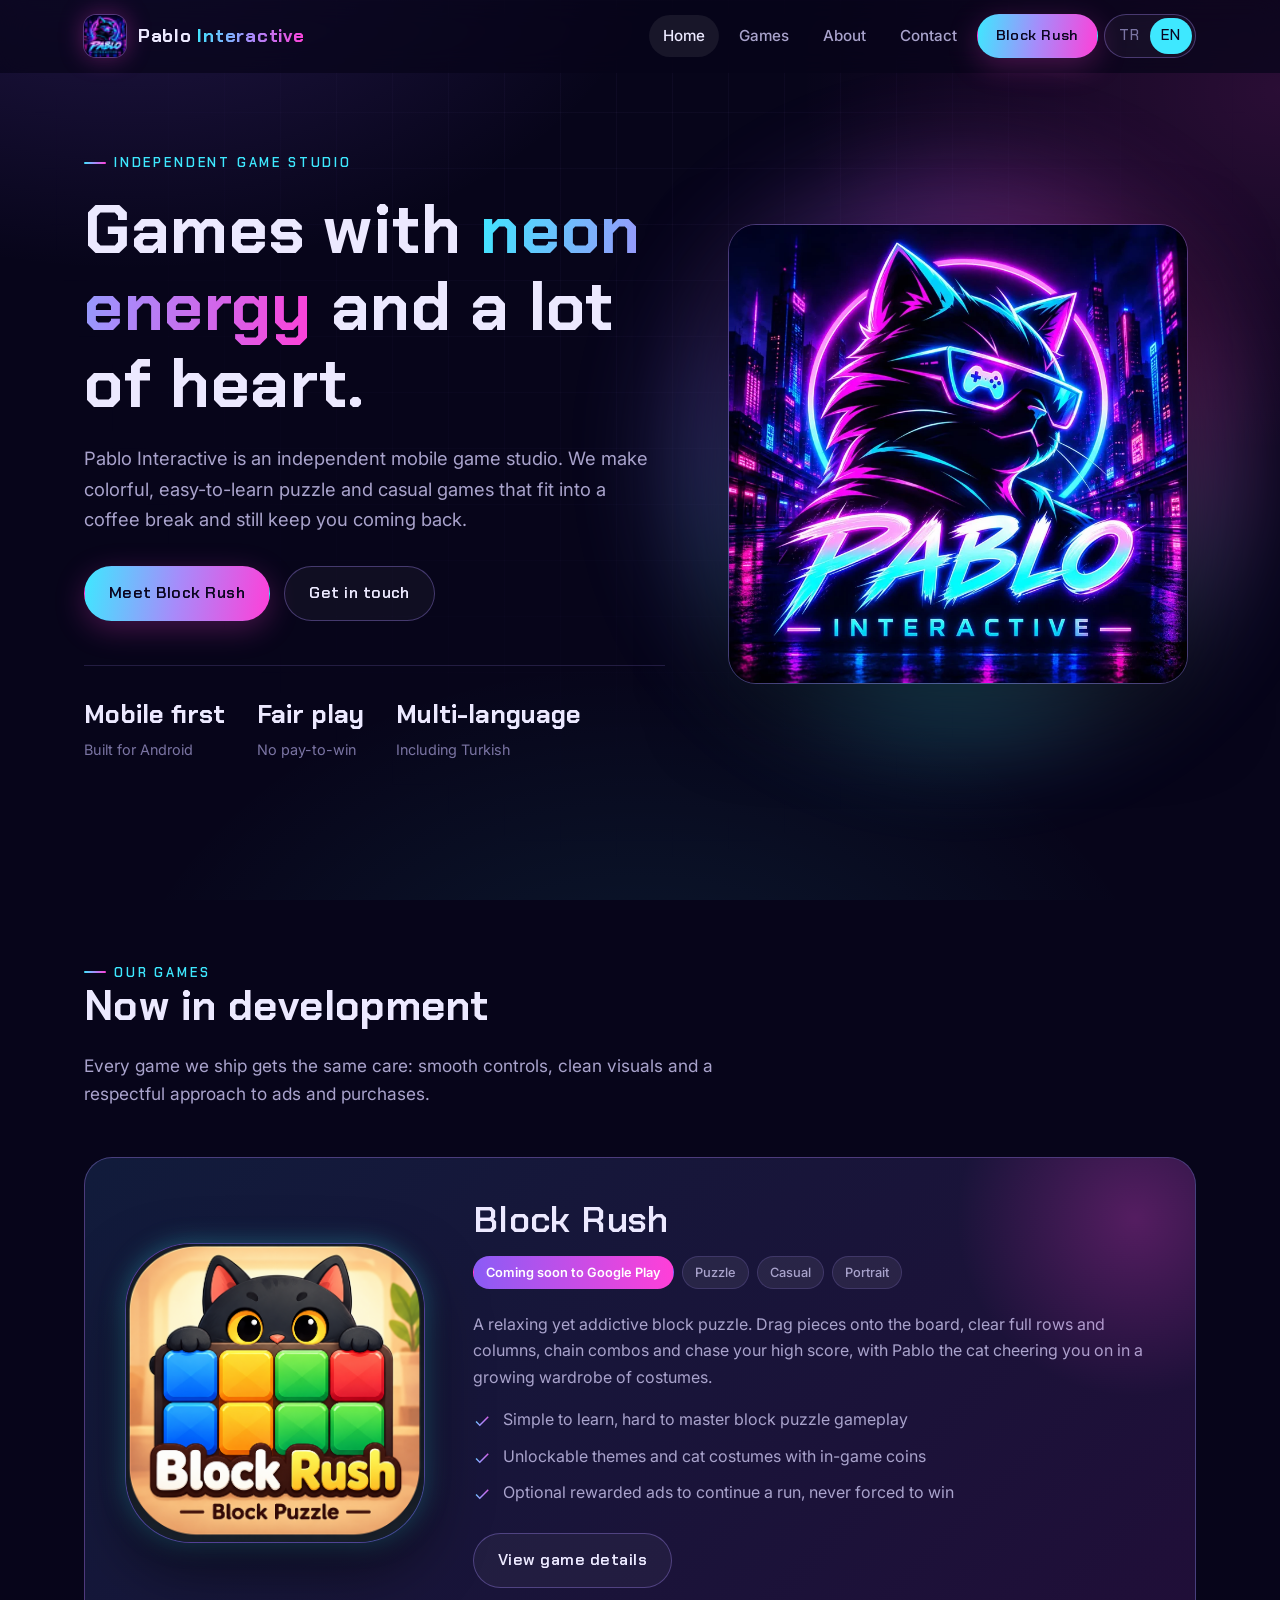
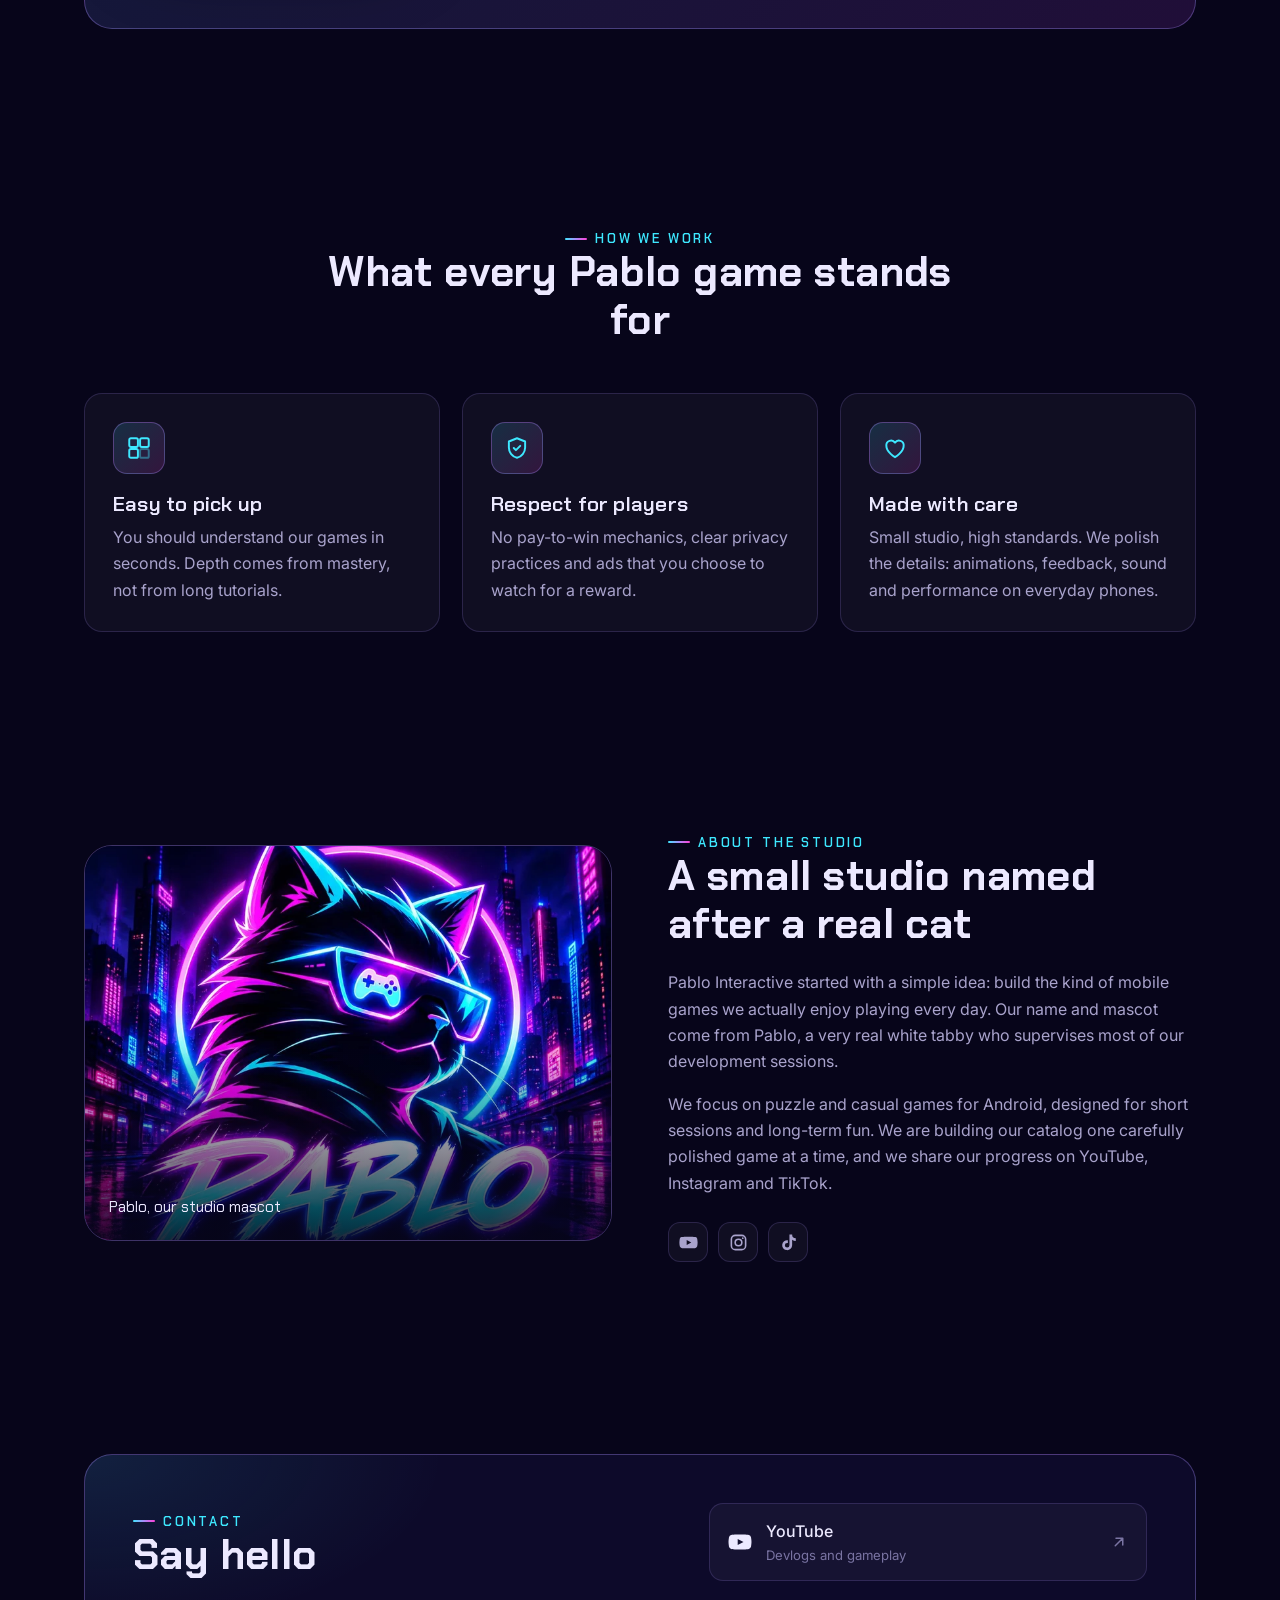
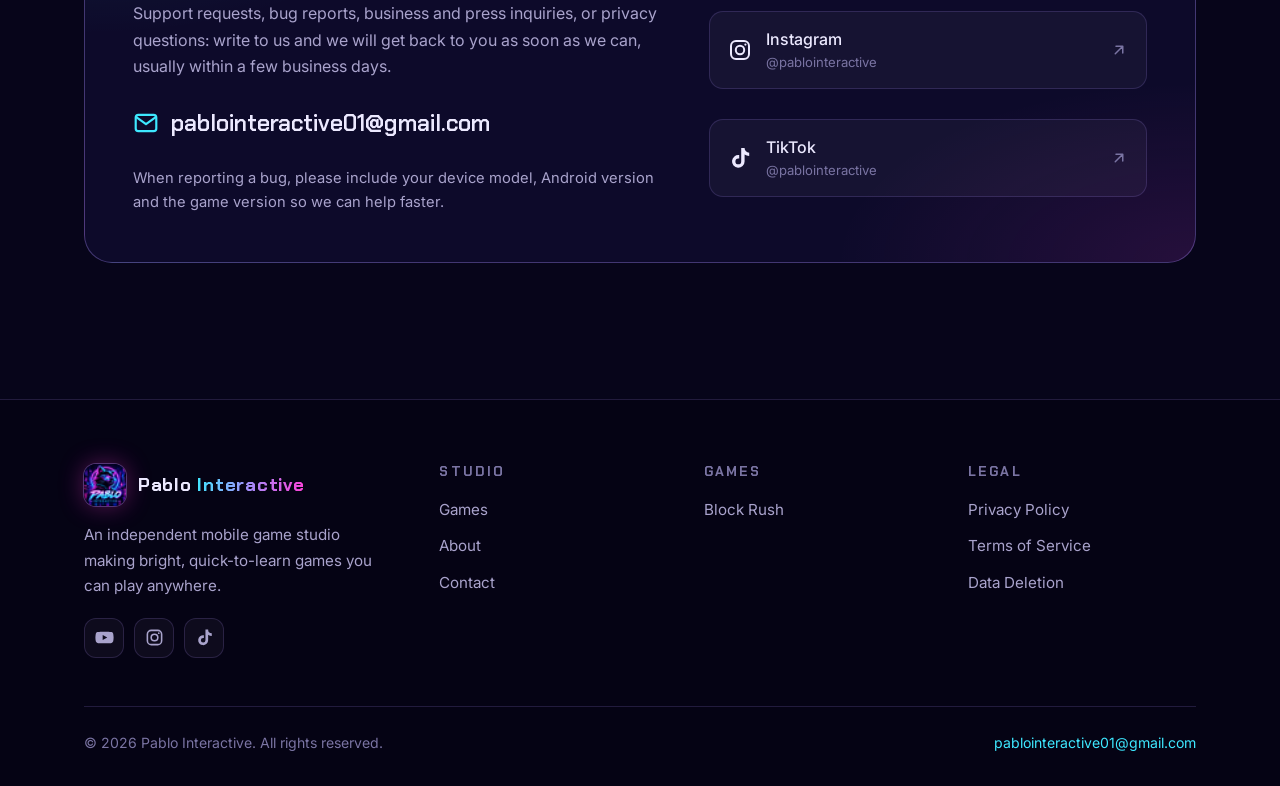
==== en/index.html @ a5789f78 "Add files via upload" ====
<!doctype html>
<html lang="en">
<head>
<meta charset="utf-8">
<meta name="viewport" content="width=device-width, initial-scale=1">
<title>Pablo Interactive | Independent Mobile Game Studio</title>
<meta name="description" content="Pablo Interactive is an independent mobile game studio making colorful, easy-to-learn puzzle and casual games for Android, including Block Rush.">
<meta name="author" content="Pablo Interactive">
<meta name="theme-color" content="#07051a">
<link rel="canonical" href="https://pablo-interactive.github.io/en/">
<link rel="alternate" hreflang="tr" href="https://pablo-interactive.github.io/">
<link rel="alternate" hreflang="en" href="https://pablo-interactive.github.io/en/">
<link rel="alternate" hreflang="x-default" href="https://pablo-interactive.github.io/">
<meta property="og:type" content="website">
<meta property="og:site_name" content="Pablo Interactive">
<meta property="og:locale" content="en_US">
<meta property="og:title" content="Pablo Interactive | Independent Mobile Game Studio">
<meta property="og:description" content="Pablo Interactive is an independent mobile game studio making colorful, easy-to-learn puzzle and casual games for Android, including Block Rush.">
<meta property="og:url" content="https://pablo-interactive.github.io/en/">
<meta property="og:image" content="https://pablo-interactive.github.io/img/og-image.jpg">
<meta name="twitter:card" content="summary_large_image">
<meta name="twitter:title" content="Pablo Interactive | Independent Mobile Game Studio">
<meta name="twitter:description" content="Pablo Interactive is an independent mobile game studio making colorful, easy-to-learn puzzle and casual games for Android, including Block Rush.">
<meta name="twitter:image" content="https://pablo-interactive.github.io/img/og-image.jpg">
<link rel="icon" type="image/png" sizes="32x32" href="../img/favicon-32.png">
<link rel="apple-touch-icon" href="../img/apple-touch-icon.png">
<link rel="manifest" href="../site.webmanifest">
<link rel="preconnect" href="https://fonts.googleapis.com">
<link rel="preconnect" href="https://fonts.gstatic.com" crossorigin>
<link href="https://fonts.googleapis.com/css2?family=Chakra+Petch:wght@500;600;700&family=Inter:wght@400;500;600&display=swap" rel="stylesheet">
<link rel="stylesheet" href="../css/style.css">
</head>
<body>
<a class="skip-link" href="#main">Skip to content</a>
<header class="site-header">
  <nav class="container nav" aria-label="Main">
    <a class="brand" href="index.html" aria-label="Pablo Interactive home">
      <img src="../img/favicon-32.png" srcset="../img/icon-192.png 2x" width="42" height="42" alt="">
      <span>Pablo <b>Interactive</b></span>
    </a>
    <button class="nav-toggle" type="button" aria-expanded="false" aria-controls="nav-links" aria-label="Open menu"><svg viewBox="0 0 24 24" fill="none" stroke="currentColor" stroke-width="2" stroke-linecap="round" aria-hidden="true"><path d="M4 7h16M4 12h16M4 17h16"/></svg></button>
    <ul class="nav-links" id="nav-links">
      <li><a href="index.html" aria-current="page">Home</a></li><li><a href="index.html#games">Games</a></li><li><a href="index.html#about">About</a></li><li><a href="index.html#contact">Contact</a></li><li><a class="btn btn-primary" href="block-rush.html">Block Rush</a></li><li><div class="lang-switch" role="group" aria-label="Language"><a href="../index.html" hreflang="tr" lang="tr">TR</a><a href="index.html" hreflang="en" lang="en" aria-current="true">EN</a></div></li>
    </ul>
  </nav>
</header>
<main id="main">
<section class="hero">
  <div class="container hero-grid">
    <div>
      <span class="eyebrow">Independent game studio</span>
      <h1>Games with <span class="gradient-text">neon energy</span> and a lot of heart.</h1>
      <p class="lead">Pablo Interactive is an independent mobile game studio. We make colorful, easy-to-learn puzzle and casual games that fit into a coffee break and still keep you coming back.</p>
      <div class="hero-actions">
        <a class="btn btn-primary" href="block-rush.html">Meet Block Rush</a>
        <a class="btn btn-ghost" href="#contact">Get in touch</a>
      </div>
      <div class="hero-stats">
        <div><strong>Mobile first</strong><span>Built for Android</span></div>
        <div><strong>Fair play</strong><span>No pay-to-win</span></div>
        <div><strong>Multi-language</strong><span>Including Turkish</span></div>
      </div>
    </div>
    <div class="hero-art">
      <picture>
        <source srcset="../img/logo.webp" type="image/webp">
        <img src="../img/logo.jpg" alt="Pablo Interactive logo: a neon cat wearing gaming glasses" width="800" height="800" fetchpriority="high">
      </picture>
    </div>
  </div>
</section>

<section id="games">
  <div class="container">
    <div class="section-head reveal">
      <span class="eyebrow">Our games</span>
      <h2>Now in development</h2>
      <p>Every game we ship gets the same care: smooth controls, clean visuals and a respectful approach to ads and purchases.</p>
    </div>
    <article class="game-feature reveal">
      <div class="game-icon">
  <div class="fallback" aria-hidden="true"><i></i><i></i><i></i><i></i><i></i><i></i><i></i><i></i><i></i></div>
  <img src="../img/block-rush-icon.png" alt="Block Rush app icon" width="512" height="512" loading="lazy">
</div>
      <div>
        <h3 style="font-size:clamp(1.7rem,3.4vw,2.3rem);margin:0">Block Rush</h3>
        <div class="tag-row">
          <span class="tag soon">Coming soon to Google Play</span>
          <span class="tag">Puzzle</span>
          <span class="tag">Casual</span>
          <span class="tag">Portrait</span>
        </div>
        <p class="muted">A relaxing yet addictive block puzzle. Drag pieces onto the board, clear full rows and columns, chain combos and chase your high score, with Pablo the cat cheering you on in a growing wardrobe of costumes.</p>
        <ul class="check-list">
          <li>Simple to learn, hard to master block puzzle gameplay</li>
          <li>Unlockable themes and cat costumes with in-game coins</li>
          <li>Optional rewarded ads to continue a run, never forced to win</li>
        </ul>
        <a class="btn btn-ghost" href="block-rush.html">View game details</a>
      </div>
    </article>
  </div>
</section>

<section>
  <div class="container">
    <div class="section-head center reveal">
      <span class="eyebrow">How we work</span>
      <h2>What every Pablo game stands for</h2>
    </div>
    <div class="grid-3">
      <div class="card reveal">
        <div class="icon-badge"><svg viewBox="0 0 24 24" fill="none" stroke="currentColor" stroke-width="1.8" stroke-linejoin="round" aria-hidden="true"><rect x="3" y="3" width="8" height="8" rx="1.5"/><rect x="13" y="3" width="8" height="8" rx="1.5"/><rect x="3" y="13" width="8" height="8" rx="1.5"/><rect x="13" y="13" width="8" height="8" rx="1.5" opacity=".4"/></svg></div>
        <h3>Easy to pick up</h3>
        <p>You should understand our games in seconds. Depth comes from mastery, not from long tutorials.</p>
      </div>
      <div class="card reveal">
        <div class="icon-badge"><svg viewBox="0 0 24 24" fill="none" stroke="currentColor" stroke-width="1.8" stroke-linecap="round" stroke-linejoin="round" aria-hidden="true"><path d="M12 3 4.5 6v5.5c0 4.6 3.2 8.4 7.5 9.5 4.3-1.1 7.5-4.9 7.5-9.5V6L12 3Z"/><path d="m9 12 2 2 4-4"/></svg></div>
        <h3>Respect for players</h3>
        <p>No pay-to-win mechanics, clear privacy practices and ads that you choose to watch for a reward.</p>
      </div>
      <div class="card reveal">
        <div class="icon-badge"><svg viewBox="0 0 24 24" fill="none" stroke="currentColor" stroke-width="1.8" stroke-linejoin="round" aria-hidden="true"><path d="M12 20.5s-8-4.6-8-10.6A4.4 4.4 0 0 1 12 7a4.4 4.4 0 0 1 8 2.9c0 6-8 10.6-8 10.6Z"/></svg></div>
        <h3>Made with care</h3>
        <p>Small studio, high standards. We polish the details: animations, feedback, sound and performance on everyday phones.</p>
      </div>
    </div>
  </div>
</section>

<section id="about">
  <div class="container about-grid">
    <figure class="about-visual reveal" style="margin:0">
      <picture>
        <source srcset="../img/logo.webp" type="image/webp">
        <img src="../img/logo.jpg" alt="" width="800" height="800" loading="lazy">
      </picture>
      <figcaption>Pablo, our studio mascot</figcaption>
    </figure>
    <div class="reveal">
      <span class="eyebrow">About the studio</span>
      <h2>A small studio named after a real cat</h2>
      <p class="muted">Pablo Interactive started with a simple idea: build the kind of mobile games we actually enjoy playing every day. Our name and mascot come from Pablo, a very real white tabby who supervises most of our development sessions.</p>
      <p class="muted">We focus on puzzle and casual games for Android, designed for short sessions and long-term fun. We are building our catalog one carefully polished game at a time, and we share our progress on YouTube, Instagram and TikTok.</p>
      <div style="margin-top:26px"><div class="social-icons">
  <a href="https://www.youtube.com/channel/UC-VvONWJP3U7k78azxqZC6A" target="_blank" rel="noopener" aria-label="Pablo Interactive on YouTube"><svg viewBox="0 0 24 24" fill="currentColor" aria-hidden="true"><path d="M23 7.2a3 3 0 0 0-2.1-2.1C19 4.6 12 4.6 12 4.6s-7 0-8.9.5A3 3 0 0 0 1 7.2 31 31 0 0 0 .5 12 31 31 0 0 0 1 16.8a3 3 0 0 0 2.1 2.1c1.9.5 8.9.5 8.9.5s7 0 8.9-.5a3 3 0 0 0 2.1-2.1 31 31 0 0 0 .5-4.8 31 31 0 0 0-.5-4.8ZM9.7 15.1V8.9l5.8 3.1-5.8 3.1Z"/></svg></a>
  <a href="https://www.instagram.com/pablointeractive" target="_blank" rel="noopener" aria-label="Pablo Interactive on Instagram"><svg viewBox="0 0 24 24" fill="none" stroke="currentColor" stroke-width="2" aria-hidden="true"><rect x="3" y="3" width="18" height="18" rx="5"/><circle cx="12" cy="12" r="4.2"/><circle cx="17.4" cy="6.6" r="1.1" fill="currentColor" stroke="none"/></svg></a>
  <a href="https://www.tiktok.com/@pablointeractive" target="_blank" rel="noopener" aria-label="Pablo Interactive on TikTok"><svg viewBox="0 0 24 24" fill="currentColor" aria-hidden="true"><path d="M16.6 2h-3.4v13.4a2.9 2.9 0 1 1-2.9-2.9c.3 0 .6 0 .9.1V9.1a6.3 6.3 0 1 0 5.4 6.3V8.6a8 8 0 0 0 4.6 1.5V6.7a4.6 4.6 0 0 1-4.6-4.7Z"/></svg></a>
</div></div>
    </div>
  </div>
</section>

<section id="contact">
  <div class="container">
    <div class="contact-panel reveal">
      <div>
        <span class="eyebrow">Contact</span>
        <h2>Say hello</h2>
        <p class="muted">Support requests, bug reports, business and press inquiries, or privacy questions: write to us and we will get back to you as soon as we can, usually within a few business days.</p>
        <a class="contact-email" href="mailto:pablointeractive01@gmail.com"><svg viewBox="0 0 24 24" fill="none" stroke="currentColor" stroke-width="2" stroke-linecap="round" stroke-linejoin="round" aria-hidden="true"><rect x="2.5" y="4.5" width="19" height="15" rx="2.5"/><path d="m3 6.5 9 6.5 9-6.5"/></svg>pablointeractive01@gmail.com</a>
        <p class="muted" style="font-size:.92rem;margin:0">When reporting a bug, please include your device model, Android version and the game version so we can help faster.</p>
      </div>
      <ul class="social-list">
        <li><a class="social-link" href="https://www.youtube.com/channel/UC-VvONWJP3U7k78azxqZC6A" target="_blank" rel="noopener"><svg viewBox="0 0 24 24" fill="currentColor" aria-hidden="true"><path d="M23 7.2a3 3 0 0 0-2.1-2.1C19 4.6 12 4.6 12 4.6s-7 0-8.9.5A3 3 0 0 0 1 7.2 31 31 0 0 0 .5 12 31 31 0 0 0 1 16.8a3 3 0 0 0 2.1 2.1c1.9.5 8.9.5 8.9.5s7 0 8.9-.5a3 3 0 0 0 2.1-2.1 31 31 0 0 0 .5-4.8 31 31 0 0 0-.5-4.8ZM9.7 15.1V8.9l5.8 3.1-5.8 3.1Z"/></svg><span>YouTube<small>Devlogs and gameplay</small></span><svg class="arrow" viewBox="0 0 24 24" fill="none" stroke="currentColor" stroke-width="2" stroke-linecap="round" stroke-linejoin="round" aria-hidden="true"><path d="M7 17 17 7M8 7h9v9"/></svg></a></li>
        <li><a class="social-link" href="https://www.instagram.com/pablointeractive" target="_blank" rel="noopener"><svg viewBox="0 0 24 24" fill="none" stroke="currentColor" stroke-width="2" aria-hidden="true"><rect x="3" y="3" width="18" height="18" rx="5"/><circle cx="12" cy="12" r="4.2"/><circle cx="17.4" cy="6.6" r="1.1" fill="currentColor" stroke="none"/></svg><span>Instagram<small>@pablointeractive</small></span><svg class="arrow" viewBox="0 0 24 24" fill="none" stroke="currentColor" stroke-width="2" stroke-linecap="round" stroke-linejoin="round" aria-hidden="true"><path d="M7 17 17 7M8 7h9v9"/></svg></a></li>
        <li><a class="social-link" href="https://www.tiktok.com/@pablointeractive" target="_blank" rel="noopener"><svg viewBox="0 0 24 24" fill="currentColor" aria-hidden="true"><path d="M16.6 2h-3.4v13.4a2.9 2.9 0 1 1-2.9-2.9c.3 0 .6 0 .9.1V9.1a6.3 6.3 0 1 0 5.4 6.3V8.6a8 8 0 0 0 4.6 1.5V6.7a4.6 4.6 0 0 1-4.6-4.7Z"/></svg><span>TikTok<small>@pablointeractive</small></span><svg class="arrow" viewBox="0 0 24 24" fill="none" stroke="currentColor" stroke-width="2" stroke-linecap="round" stroke-linejoin="round" aria-hidden="true"><path d="M7 17 17 7M8 7h9v9"/></svg></a></li>
      </ul>
    </div>
  </div>
</section>
</main>
<footer class="site-footer">
  <div class="container">
    <div class="footer-grid">
      <div class="footer-brand">
        <a class="brand" href="index.html">
          <img src="../img/favicon-32.png" srcset="../img/icon-192.png 2x" width="42" height="42" alt="">
          <span>Pablo <b>Interactive</b></span>
        </a>
        <p>An independent mobile game studio making bright, quick-to-learn games you can play anywhere.</p>
        <div class="social-icons">
  <a href="https://www.youtube.com/channel/UC-VvONWJP3U7k78azxqZC6A" target="_blank" rel="noopener" aria-label="Pablo Interactive on YouTube"><svg viewBox="0 0 24 24" fill="currentColor" aria-hidden="true"><path d="M23 7.2a3 3 0 0 0-2.1-2.1C19 4.6 12 4.6 12 4.6s-7 0-8.9.5A3 3 0 0 0 1 7.2 31 31 0 0 0 .5 12 31 31 0 0 0 1 16.8a3 3 0 0 0 2.1 2.1c1.9.5 8.9.5 8.9.5s7 0 8.9-.5a3 3 0 0 0 2.1-2.1 31 31 0 0 0 .5-4.8 31 31 0 0 0-.5-4.8ZM9.7 15.1V8.9l5.8 3.1-5.8 3.1Z"/></svg></a>
  <a href="https://www.instagram.com/pablointeractive" target="_blank" rel="noopener" aria-label="Pablo Interactive on Instagram"><svg viewBox="0 0 24 24" fill="none" stroke="currentColor" stroke-width="2" aria-hidden="true"><rect x="3" y="3" width="18" height="18" rx="5"/><circle cx="12" cy="12" r="4.2"/><circle cx="17.4" cy="6.6" r="1.1" fill="currentColor" stroke="none"/></svg></a>
  <a href="https://www.tiktok.com/@pablointeractive" target="_blank" rel="noopener" aria-label="Pablo Interactive on TikTok"><svg viewBox="0 0 24 24" fill="currentColor" aria-hidden="true"><path d="M16.6 2h-3.4v13.4a2.9 2.9 0 1 1-2.9-2.9c.3 0 .6 0 .9.1V9.1a6.3 6.3 0 1 0 5.4 6.3V8.6a8 8 0 0 0 4.6 1.5V6.7a4.6 4.6 0 0 1-4.6-4.7Z"/></svg></a>
</div>
      </div>
      <div>
        <h4>Studio</h4>
        <ul>
          <li><a href="index.html#games">Games</a></li>
          <li><a href="index.html#about">About</a></li>
          <li><a href="index.html#contact">Contact</a></li>
        </ul>
      </div>
      <div>
        <h4>Games</h4>
        <ul>
          <li><a href="block-rush.html">Block Rush</a></li>
        </ul>
      </div>
      <div>
        <h4>Legal</h4>
        <ul>
          <li><a href="privacy-policy.html">Privacy Policy</a></li>
          <li><a href="terms.html">Terms of Service</a></li>
          <li><a href="data-deletion.html">Data Deletion</a></li>
        </ul>
      </div>
    </div>
    <div class="footer-bottom">
      <span>&copy; <span data-year>2026</span> Pablo Interactive. All rights reserved.</span>
      <a href="mailto:pablointeractive01@gmail.com">pablointeractive01@gmail.com</a>
    </div>
  </div>
</footer>
<script src="../js/main.js" defer></script>
</body>
</html>
---- css/style.css ----
/* ==========================================================================
   Pablo Interactive — main stylesheet
   ========================================================================== */

:root {
  --bg: #07051a;
  --bg-2: #0d0a2a;
  --surface: rgba(255, 255, 255, 0.04);
  --surface-2: rgba(255, 255, 255, 0.07);
  --border: rgba(167, 139, 250, 0.18);
  --border-strong: rgba(167, 139, 250, 0.35);
  --text: #ece9ff;
  --text-muted: #a9a3cc;
  --text-dim: #7a74a3;
  --cyan: #3ee8ff;
  --magenta: #ff3fd8;
  --violet: #8b5cf6;
  --grad: linear-gradient(100deg, var(--cyan) 0%, #a78bfa 50%, var(--magenta) 100%);
  --glow-cyan: 0 0 24px rgba(62, 232, 255, 0.35);
  --glow-magenta: 0 0 24px rgba(255, 63, 216, 0.35);
  --radius: 18px;
  --radius-sm: 10px;
  --max: 1160px;
  --font-display: "Chakra Petch", "Segoe UI", system-ui, sans-serif;
  --font-body: "Inter", "Segoe UI", system-ui, -apple-system, sans-serif;
}

*,
*::before,
*::after { box-sizing: border-box; }

html { scroll-behavior: smooth; -webkit-text-size-adjust: 100%; }

body {
  margin: 0;
  background: var(--bg);
  color: var(--text);
  font-family: var(--font-body);
  font-size: 16px;
  line-height: 1.65;
  -webkit-font-smoothing: antialiased;
  overflow-x: hidden;
}
html { overflow-x: hidden; }
@supports (overflow: clip) { html, body { overflow-x: clip; } }
.hero, #about { overflow-x: clip; }

/* Ambient background */
body::before {
  content: "";
  position: fixed;
  inset: 0;
  z-index: -2;
  background:
    radial-gradient(900px 600px at 10% -10%, rgba(139, 92, 246, 0.22), transparent 60%),
    radial-gradient(800px 600px at 100% 10%, rgba(255, 63, 216, 0.14), transparent 60%),
    radial-gradient(900px 700px at 50% 120%, rgba(62, 232, 255, 0.10), transparent 60%),
    var(--bg);
}
body::after {
  content: "";
  position: fixed;
  inset: 0;
  z-index: -1;
  pointer-events: none;
  background-image:
    linear-gradient(rgba(167, 139, 250, 0.05) 1px, transparent 1px),
    linear-gradient(90deg, rgba(167, 139, 250, 0.05) 1px, transparent 1px);
  background-size: 56px 56px;
  mask-image: radial-gradient(ellipse at 50% 0%, #000 0%, transparent 70%);
  -webkit-mask-image: radial-gradient(ellipse at 50% 0%, #000 0%, transparent 70%);
}

img { max-width: 100%; height: auto; display: block; }
a { color: var(--cyan); text-decoration: none; transition: color .2s; }
a:hover { color: #fff; }
::selection { background: var(--magenta); color: #fff; }

:focus-visible {
  outline: 2px solid var(--cyan);
  outline-offset: 3px;
  border-radius: 6px;
}

.container {
  width: 100%;
  max-width: var(--max);
  margin: 0 auto;
  padding: 0 24px;
}

.skip-link {
  position: absolute;
  left: 16px;
  top: -60px;
  z-index: 100;
  padding: 10px 16px;
  background: var(--cyan);
  color: #000;
  border-radius: 8px;
  font-weight: 600;
}
.skip-link:focus { top: 12px; color: #000; }

/* ---------------- Header ---------------- */
.site-header {
  position: sticky;
  top: 0;
  z-index: 50;
  backdrop-filter: blur(14px);
  -webkit-backdrop-filter: blur(14px);
  background: rgba(7, 5, 26, 0.72);
  border-bottom: 1px solid transparent;
  transition: border-color .3s, background .3s;
}
.site-header.scrolled { border-bottom-color: var(--border); background: rgba(7, 5, 26, 0.88); }

.nav {
  display: flex;
  align-items: center;
  justify-content: space-between;
  height: 72px;
  gap: 16px;
}

.brand {
  display: flex;
  align-items: center;
  gap: 12px;
  color: var(--text);
  font-family: var(--font-display);
  font-weight: 700;
  font-size: 1.15rem;
  letter-spacing: .04em;
}
.brand:hover { color: var(--text); }
.brand img {
  width: 42px;
  height: 42px;
  border-radius: 12px;
  box-shadow: 0 0 0 1px var(--border-strong), var(--glow-magenta);
}
.brand span b { font-weight: 700; background: var(--grad); -webkit-background-clip: text; background-clip: text; color: transparent; }

.nav-links {
  display: flex;
  align-items: center;
  gap: 6px;
  list-style: none;
  margin: 0;
  padding: 0;
}
.nav-links a {
  display: block;
  padding: 8px 14px;
  border-radius: 999px;
  color: var(--text-muted);
  font-weight: 500;
  font-size: .95rem;
}
.nav-links a:hover,
.nav-links a[aria-current="page"] { color: var(--text); background: var(--surface-2); }

.nav-toggle {
  display: none;
  width: 44px;
  height: 44px;
  border: 1px solid var(--border);
  border-radius: 12px;
  background: var(--surface);
  color: var(--text);
  cursor: pointer;
  align-items: center;
  justify-content: center;
}
.nav-toggle svg { width: 22px; height: 22px; }

@media (max-width: 820px) {
  .nav-toggle { display: inline-flex; }
  .nav-links {
    position: absolute;
    top: 72px;
    left: 0;
    right: 0;
    flex-direction: column;
    align-items: stretch;
    gap: 2px;
    padding: 12px 16px 20px;
    background: #07051a;
    border-bottom: 1px solid var(--border);
    display: none;
  }
  .nav-links.open { display: flex; }
  .nav-links a { padding: 12px 16px; border-radius: 12px; }
  .nav-links .btn { margin-top: 8px; justify-content: center; }
}

/* ---------------- Buttons ---------------- */
.btn {
  display: inline-flex;
  align-items: center;
  gap: 10px;
  padding: 13px 24px;
  border-radius: 999px;
  font-family: var(--font-display);
  font-weight: 600;
  font-size: 1rem;
  letter-spacing: .03em;
  border: 1px solid transparent;
  cursor: pointer;
  transition: transform .2s, box-shadow .2s, background .2s, color .2s;
  white-space: nowrap;
}
.btn svg { width: 18px; height: 18px; flex: none; }
.btn-primary {
  background: var(--grad);
  color: #0b0620;
  box-shadow: 0 8px 30px rgba(255, 63, 216, 0.25);
}
.btn-primary:hover { color: #0b0620; transform: translateY(-2px); box-shadow: 0 12px 38px rgba(62, 232, 255, 0.35); }
.btn-ghost {
  background: var(--surface);
  color: var(--text);
  border-color: var(--border-strong);
}
.btn-ghost:hover { color: #fff; background: var(--surface-2); border-color: var(--cyan); }
.nav-links a.btn-primary { padding: 9px 18px; font-size: .9rem; color: #0b0620; font-weight: 600; }
.nav-links a.btn-primary:hover { background: var(--grad); color: #0b0620; }

/* ---------------- Typography helpers ---------------- */
.eyebrow {
  display: inline-flex;
  align-items: center;
  gap: 8px;
  font-family: var(--font-display);
  font-size: .8rem;
  font-weight: 600;
  letter-spacing: .22em;
  text-transform: uppercase;
  color: var(--cyan);
}
.eyebrow::before {
  content: "";
  width: 22px;
  height: 2px;
  background: var(--grad);
  border-radius: 2px;
}
h1, h2, h3, h4 {
  font-family: var(--font-display);
  line-height: 1.15;
  margin: 0 0 .5em;
  letter-spacing: .01em;
}
h1 { font-size: clamp(2.3rem, 5.6vw, 4.2rem); font-weight: 700; }
h2 { font-size: clamp(1.8rem, 3.6vw, 2.6rem); font-weight: 700; }
h3 { font-size: 1.3rem; font-weight: 600; }
p { margin: 0 0 1em; }
.gradient-text { background: var(--grad); -webkit-background-clip: text; background-clip: text; color: transparent; }
.lead { font-size: 1.15rem; color: var(--text-muted); max-width: 620px; }
.muted { color: var(--text-muted); }

section { padding: 96px 0; }
.section-head { max-width: 680px; margin-bottom: 48px; }
.section-head.center { margin-left: auto; margin-right: auto; text-align: center; }
.section-head.center .eyebrow { justify-content: center; }
.section-head p { color: var(--text-muted); font-size: 1.08rem; }

/* ---------------- Hero ---------------- */
.hero { padding: 72px 0 96px; position: relative; }
.hero-grid {
  display: grid;
  grid-template-columns: 1.1fr 0.9fr;
  align-items: center;
  gap: 56px;
}
.hero h1 { margin: 18px 0 20px; }
.hero-actions { display: flex; flex-wrap: wrap; gap: 14px; margin-top: 32px; }
.hero-art { position: relative; justify-self: center; width: 100%; max-width: 460px; }
.hero-art::before {
  content: "";
  position: absolute;
  inset: -8%;
  border-radius: 50%;
  background: conic-gradient(from 180deg, var(--cyan), var(--violet), var(--magenta), var(--cyan));
  filter: blur(60px);
  opacity: .45;
  z-index: -1;
  animation: spin 18s linear infinite;
}
.hero-art img {
  width: 100%;
  aspect-ratio: 1;
  object-fit: cover;
  border-radius: 28px;
  border: 1px solid var(--border-strong);
  box-shadow: 0 30px 80px rgba(0, 0, 0, 0.55);
  animation: float 7s ease-in-out infinite;
}
.hero-stats {
  display: flex;
  flex-wrap: wrap;
  gap: 32px;
  margin-top: 44px;
  padding-top: 28px;
  border-top: 1px solid var(--border);
}
.hero-stats div strong {
  display: block;
  font-family: var(--font-display);
  font-size: 1.6rem;
  color: var(--text);
}
.hero-stats div span { font-size: .9rem; color: var(--text-dim); }

@keyframes float { 0%, 100% { transform: translateY(0); } 50% { transform: translateY(-14px); } }
@keyframes spin { to { transform: rotate(360deg); } }

@media (max-width: 900px) {
  .hero { padding-top: 40px; }
  .hero-grid { grid-template-columns: 1fr; gap: 48px; }
  .hero-art { order: -1; max-width: 340px; }
}

/* ---------------- Cards ---------------- */
.card {
  background: var(--surface);
  border: 1px solid var(--border);
  border-radius: var(--radius);
  padding: 28px;
  transition: transform .25s, border-color .25s, background .25s;
}
.card:hover { transform: translateY(-4px); border-color: var(--border-strong); background: var(--surface-2); }

.grid-3 { display: grid; grid-template-columns: repeat(3, 1fr); gap: 22px; }
.grid-2 { display: grid; grid-template-columns: repeat(2, 1fr); gap: 22px; }
@media (max-width: 900px) { .grid-3 { grid-template-columns: 1fr 1fr; } }
@media (max-width: 640px) { .grid-3, .grid-2 { grid-template-columns: 1fr; } }

.icon-badge {
  width: 52px;
  height: 52px;
  border-radius: 14px;
  display: grid;
  place-items: center;
  margin-bottom: 18px;
  background: linear-gradient(135deg, rgba(62, 232, 255, 0.15), rgba(255, 63, 216, 0.15));
  border: 1px solid var(--border-strong);
  color: var(--cyan);
}
.icon-badge svg { width: 26px; height: 26px; }
.card h3 { margin-bottom: 8px; }
.card p { color: var(--text-muted); margin: 0; }

/* ---------------- Game showcase ---------------- */
.game-feature {
  display: grid;
  grid-template-columns: 300px 1fr;
  gap: 48px;
  align-items: center;
  padding: 40px;
  border-radius: 28px;
  background:
    linear-gradient(135deg, rgba(62, 232, 255, 0.08), rgba(255, 63, 216, 0.08)),
    var(--bg-2);
  border: 1px solid var(--border-strong);
  position: relative;
  overflow: hidden;
}
.game-feature::after {
  content: "";
  position: absolute;
  right: -120px;
  top: -120px;
  width: 360px;
  height: 360px;
  border-radius: 50%;
  background: radial-gradient(circle, rgba(255, 63, 216, 0.25), transparent 70%);
  pointer-events: none;
}
.game-icon {
  position: relative;
  width: 100%;
  aspect-ratio: 1;
  border-radius: 22%;
  overflow: hidden;
  border: 1px solid var(--border-strong);
  box-shadow: 0 24px 60px rgba(0, 0, 0, 0.5), var(--glow-cyan);
  background: linear-gradient(135deg, #2a1660, #0f2a5a);
}
.game-icon img { width: 100%; height: 100%; object-fit: cover; }
.game-icon .fallback {
  position: absolute;
  inset: 0;
  display: grid;
  grid-template-columns: repeat(3, 1fr);
  gap: 8%;
  padding: 18%;
}
.game-icon .fallback i {
  border-radius: 18%;
  box-shadow: inset 0 -6px 0 rgba(0, 0, 0, 0.25), inset 0 4px 0 rgba(255, 255, 255, 0.25);
}
.game-icon .fallback i:nth-child(1) { background: var(--cyan); }
.game-icon .fallback i:nth-child(2) { background: var(--magenta); }
.game-icon .fallback i:nth-child(3) { background: #ffd23f; }
.game-icon .fallback i:nth-child(4) { background: #8b5cf6; }
.game-icon .fallback i:nth-child(5) { background: transparent; box-shadow: none; }
.game-icon .fallback i:nth-child(6) { background: var(--cyan); }
.game-icon .fallback i:nth-child(7) { background: #4ade80; }
.game-icon .fallback i:nth-child(8) { background: #ff7a3f; }
.game-icon .fallback i:nth-child(9) { background: var(--magenta); }

.tag-row { display: flex; flex-wrap: wrap; gap: 8px; margin: 16px 0 22px; }
.tag {
  padding: 5px 12px;
  border-radius: 999px;
  font-size: .8rem;
  font-weight: 500;
  color: var(--text-muted);
  background: var(--surface-2);
  border: 1px solid var(--border);
}
.tag.live { color: #0b0620; background: var(--cyan); border-color: transparent; font-weight: 600; }
.tag.soon { color: #fff; background: linear-gradient(90deg, var(--violet), var(--magenta)); border-color: transparent; font-weight: 600; }

@media (max-width: 820px) {
  .game-feature { grid-template-columns: 1fr; padding: 28px; gap: 28px; text-align: left; }
  .game-icon { max-width: 220px; }
}

/* ---------------- Feature list ---------------- */
.check-list { list-style: none; padding: 0; margin: 0 0 28px; display: grid; gap: 10px; }
.check-list li { position: relative; padding-left: 30px; color: var(--text-muted); }
.check-list li::before {
  content: "";
  position: absolute;
  left: 0;
  top: 6px;
  width: 18px;
  height: 18px;
  border-radius: 6px;
  background: var(--grad);
  -webkit-mask: url("data:image/svg+xml,%3Csvg xmlns='http://www.w3.org/2000/svg' viewBox='0 0 24 24'%3E%3Cpath d='M9 16.2 4.8 12l-1.4 1.4L9 19 21 7l-1.4-1.4z'/%3E%3C/svg%3E") center / contain no-repeat;
          mask: url("data:image/svg+xml,%3Csvg xmlns='http://www.w3.org/2000/svg' viewBox='0 0 24 24'%3E%3Cpath d='M9 16.2 4.8 12l-1.4 1.4L9 19 21 7l-1.4-1.4z'/%3E%3C/svg%3E") center / contain no-repeat;
}

/* ---------------- About ---------------- */
.about-grid { display: grid; grid-template-columns: 1fr 1fr; gap: 56px; align-items: center; }
.about-visual {
  position: relative;
  border-radius: 28px;
  overflow: hidden;
  border: 1px solid var(--border-strong);
}
.about-visual img { width: 100%; aspect-ratio: 4 / 3; object-fit: cover; object-position: center 30%; }
.about-visual::after {
  content: "";
  position: absolute;
  inset: 0;
  background: linear-gradient(180deg, transparent 50%, rgba(7, 5, 26, 0.85));
}
.about-visual figcaption {
  position: absolute;
  left: 24px;
  bottom: 20px;
  z-index: 1;
  font-family: var(--font-display);
  font-size: .95rem;
  color: var(--text);
}
@media (max-width: 900px) { .about-grid { grid-template-columns: 1fr; gap: 36px; } }

/* ---------------- Contact / social ---------------- */
.contact-panel {
  display: grid;
  grid-template-columns: 1.1fr 0.9fr;
  gap: 40px;
  padding: 48px;
  border-radius: 28px;
  border: 1px solid var(--border-strong);
  background:
    radial-gradient(600px 300px at 0% 0%, rgba(62, 232, 255, 0.10), transparent 60%),
    radial-gradient(600px 300px at 100% 100%, rgba(255, 63, 216, 0.10), transparent 60%),
    var(--bg-2);
}
@media (max-width: 860px) { .contact-panel { grid-template-columns: 1fr; padding: 28px; } }

.contact-email {
  display: inline-flex;
  align-items: center;
  gap: 12px;
  font-family: var(--font-display);
  font-size: clamp(1.05rem, 2.6vw, 1.45rem);
  font-weight: 600;
  color: var(--text);
  word-break: break-all;
  margin: 8px 0 24px;
}
.contact-email:hover { color: var(--cyan); }
.contact-email svg { width: 26px; height: 26px; flex: none; color: var(--cyan); }

.social-list { display: grid; gap: 12px; list-style: none; margin: 0; padding: 0; }
.social-link {
  display: flex;
  align-items: center;
  gap: 14px;
  padding: 14px 18px;
  border-radius: 14px;
  background: var(--surface);
  border: 1px solid var(--border);
  color: var(--text);
  font-weight: 500;
  transition: border-color .2s, background .2s, transform .2s;
}
.social-link:hover { color: var(--text); border-color: var(--cyan); background: var(--surface-2); transform: translateX(4px); }
.social-link svg { width: 24px; height: 24px; flex: none; }
.social-link small { display: block; color: var(--text-dim); font-size: .82rem; font-weight: 400; }
.social-link .arrow { margin-left: auto; color: var(--text-dim); width: 18px; height: 18px; }

.social-icons { display: flex; gap: 10px; }
.social-icons a {
  width: 40px;
  height: 40px;
  border-radius: 12px;
  display: grid;
  place-items: center;
  background: var(--surface);
  border: 1px solid var(--border);
  color: var(--text-muted);
  transition: color .2s, border-color .2s, transform .2s;
}
.social-icons a:hover { color: var(--cyan); border-color: var(--cyan); transform: translateY(-2px); }
.social-icons svg { width: 19px; height: 19px; }

/* ---------------- Footer ---------------- */
.site-footer {
  border-top: 1px solid var(--border);
  padding: 64px 0 32px;
  margin-top: 40px;
  background: rgba(5, 3, 18, 0.6);
}
.footer-grid {
  display: grid;
  grid-template-columns: 1.4fr 1fr 1fr 1fr;
  gap: 36px;
}
.footer-grid h4 {
  font-size: .85rem;
  letter-spacing: .16em;
  text-transform: uppercase;
  color: var(--text-dim);
  margin-bottom: 16px;
}
.footer-grid ul { list-style: none; padding: 0; margin: 0; display: grid; gap: 10px; }
.footer-grid ul a { color: var(--text-muted); font-size: .95rem; }
.footer-grid ul a:hover { color: var(--cyan); }
.footer-brand p { color: var(--text-muted); font-size: .95rem; margin: 16px 0 20px; max-width: 300px; }
.footer-bottom {
  display: flex;
  flex-wrap: wrap;
  justify-content: space-between;
  gap: 12px;
  margin-top: 48px;
  padding-top: 24px;
  border-top: 1px solid var(--border);
  font-size: .88rem;
  color: var(--text-dim);
}
@media (max-width: 860px) { .footer-grid { grid-template-columns: 1fr 1fr; } .footer-brand { grid-column: 1 / -1; } }

/* ---------------- Page hero (inner pages) ---------------- */
.page-hero { padding: 64px 0 40px; }
.page-hero h1 { font-size: clamp(2rem, 4.6vw, 3.2rem); margin-top: 14px; }
.breadcrumb { font-size: .88rem; color: var(--text-dim); }
.breadcrumb a { color: var(--text-muted); }
.breadcrumb a:hover { color: var(--cyan); }
.meta-row { display: flex; flex-wrap: wrap; gap: 10px 22px; margin-top: 18px; font-size: .92rem; color: var(--text-muted); }
.meta-row strong { color: var(--text); font-weight: 600; }

/* ---------------- Legal document layout ---------------- */
.legal { padding: 24px 0 80px; }
.legal-layout { display: grid; grid-template-columns: 260px 1fr; gap: 48px; align-items: start; }
.toc {
  position: sticky;
  top: 96px;
  padding: 22px;
  border-radius: var(--radius);
  background: var(--surface);
  border: 1px solid var(--border);
  max-height: calc(100vh - 120px);
  overflow-y: auto;
}
.toc h4 { font-size: .78rem; letter-spacing: .18em; text-transform: uppercase; color: var(--text-dim); margin-bottom: 12px; }
.toc ol { margin: 0; padding-left: 20px; display: grid; gap: 7px; font-size: .9rem; }
.toc ol li::marker { color: var(--text-dim); }
.toc a { color: var(--text-muted); }
.toc a:hover, .toc a.active { color: var(--cyan); }

.doc {
  min-width: 0;
  background: rgba(13, 10, 42, 0.55);
  border: 1px solid var(--border);
  border-radius: 24px;
  padding: 48px;
}
.doc h2 {
  font-size: 1.45rem;
  margin: 44px 0 14px;
  padding-top: 8px;
  scroll-margin-top: 96px;
  display: flex;
  gap: 12px;
  align-items: baseline;
}
.doc h2:first-of-type { margin-top: 0; }
.doc h2 .num { font-size: .95rem; color: var(--cyan); font-weight: 600; min-width: 28px; }
.doc h3 { font-size: 1.08rem; margin: 26px 0 10px; color: var(--text); }
.doc p, .doc li { color: #cfcaf0; }
.doc ul, .doc ol { padding-left: 22px; margin: 0 0 1em; }
.doc li { margin-bottom: 6px; }
.doc strong { color: var(--text); }
.doc a { text-decoration: underline; text-decoration-color: rgba(62, 232, 255, 0.4); text-underline-offset: 3px; word-break: break-word; }

.callout {
  padding: 18px 22px;
  border-radius: 14px;
  background: linear-gradient(135deg, rgba(62, 232, 255, 0.08), rgba(139, 92, 246, 0.08));
  border: 1px solid var(--border-strong);
  border-left: 3px solid var(--cyan);
  margin: 0 0 28px;
}
.callout p:last-child { margin-bottom: 0; }
.callout.warn { border-left-color: var(--magenta); }

.table-wrap { overflow-x: auto; margin: 0 0 1.4em; border-radius: 14px; border: 1px solid var(--border); }
table { width: 100%; border-collapse: collapse; font-size: .93rem; min-width: 560px; }
th, td { text-align: left; padding: 13px 16px; border-bottom: 1px solid var(--border); vertical-align: top; }
th { background: var(--surface-2); font-family: var(--font-display); font-weight: 600; color: var(--text); font-size: .9rem; letter-spacing: .02em; }
td { color: #cfcaf0; }
tr:last-child td { border-bottom: none; }

@media (max-width: 960px) {
  .legal-layout { grid-template-columns: 1fr; }
  .toc { position: static; max-height: none; }
}
@media (max-width: 640px) {
  .doc { padding: 26px 20px; border-radius: 18px; }
  section { padding: 72px 0; }
  .container { padding: 0 16px; }
}

/* ---------------- Steps (data deletion) ---------------- */
.steps { counter-reset: step; list-style: none; padding: 0 !important; display: grid; gap: 14px; }
.steps li {
  counter-increment: step;
  position: relative;
  padding: 18px 20px 18px 66px;
  border-radius: 14px;
  background: var(--surface);
  border: 1px solid var(--border);
  margin: 0 !important;
}
.steps li::before {
  content: counter(step);
  position: absolute;
  left: 18px;
  top: 16px;
  width: 32px;
  height: 32px;
  border-radius: 10px;
  display: grid;
  place-items: center;
  background: var(--grad);
  color: #0b0620;
  font-family: var(--font-display);
  font-weight: 700;
}

/* ---------------- 404 ---------------- */
.not-found { min-height: 70vh; display: grid; place-items: center; text-align: center; padding: 80px 0; }
.not-found .code {
  font-family: var(--font-display);
  font-size: clamp(6rem, 22vw, 11rem);
  font-weight: 700;
  line-height: 1;
  background: var(--grad);
  -webkit-background-clip: text;
  background-clip: text;
  color: transparent;
  filter: drop-shadow(0 0 30px rgba(255, 63, 216, 0.35));
}

/* ---------------- Reveal animation ---------------- */
.reveal { opacity: 0; transform: translateY(24px); transition: opacity .7s ease, transform .7s ease; }
.reveal.visible { opacity: 1; transform: none; }

@media (prefers-reduced-motion: reduce) {
  *, *::before, *::after { animation: none !important; transition: none !important; }
  .reveal { opacity: 1; transform: none; }
  html { scroll-behavior: auto; }
}

/* ---------------- Language switch ---------------- */
.lang-switch {
  display: inline-flex;
  padding: 3px;
  border-radius: 999px;
  border: 1px solid var(--border-strong);
  background: var(--surface);
  font-family: var(--font-display);
  font-size: .8rem;
  font-weight: 600;
  letter-spacing: .06em;
}
.nav-links .lang-switch a {
  padding: 5px 11px;
  border-radius: 999px;
  color: var(--text-dim);
  background: transparent;
}
.nav-links .lang-switch a:hover { color: var(--text); background: transparent; }
.nav-links .lang-switch a[aria-current="true"] { color: #0b0620; background: var(--cyan); }
@media (max-width: 820px) {
  .nav-links .lang-switch { align-self: flex-start; margin: 6px 0 0 8px; }
}
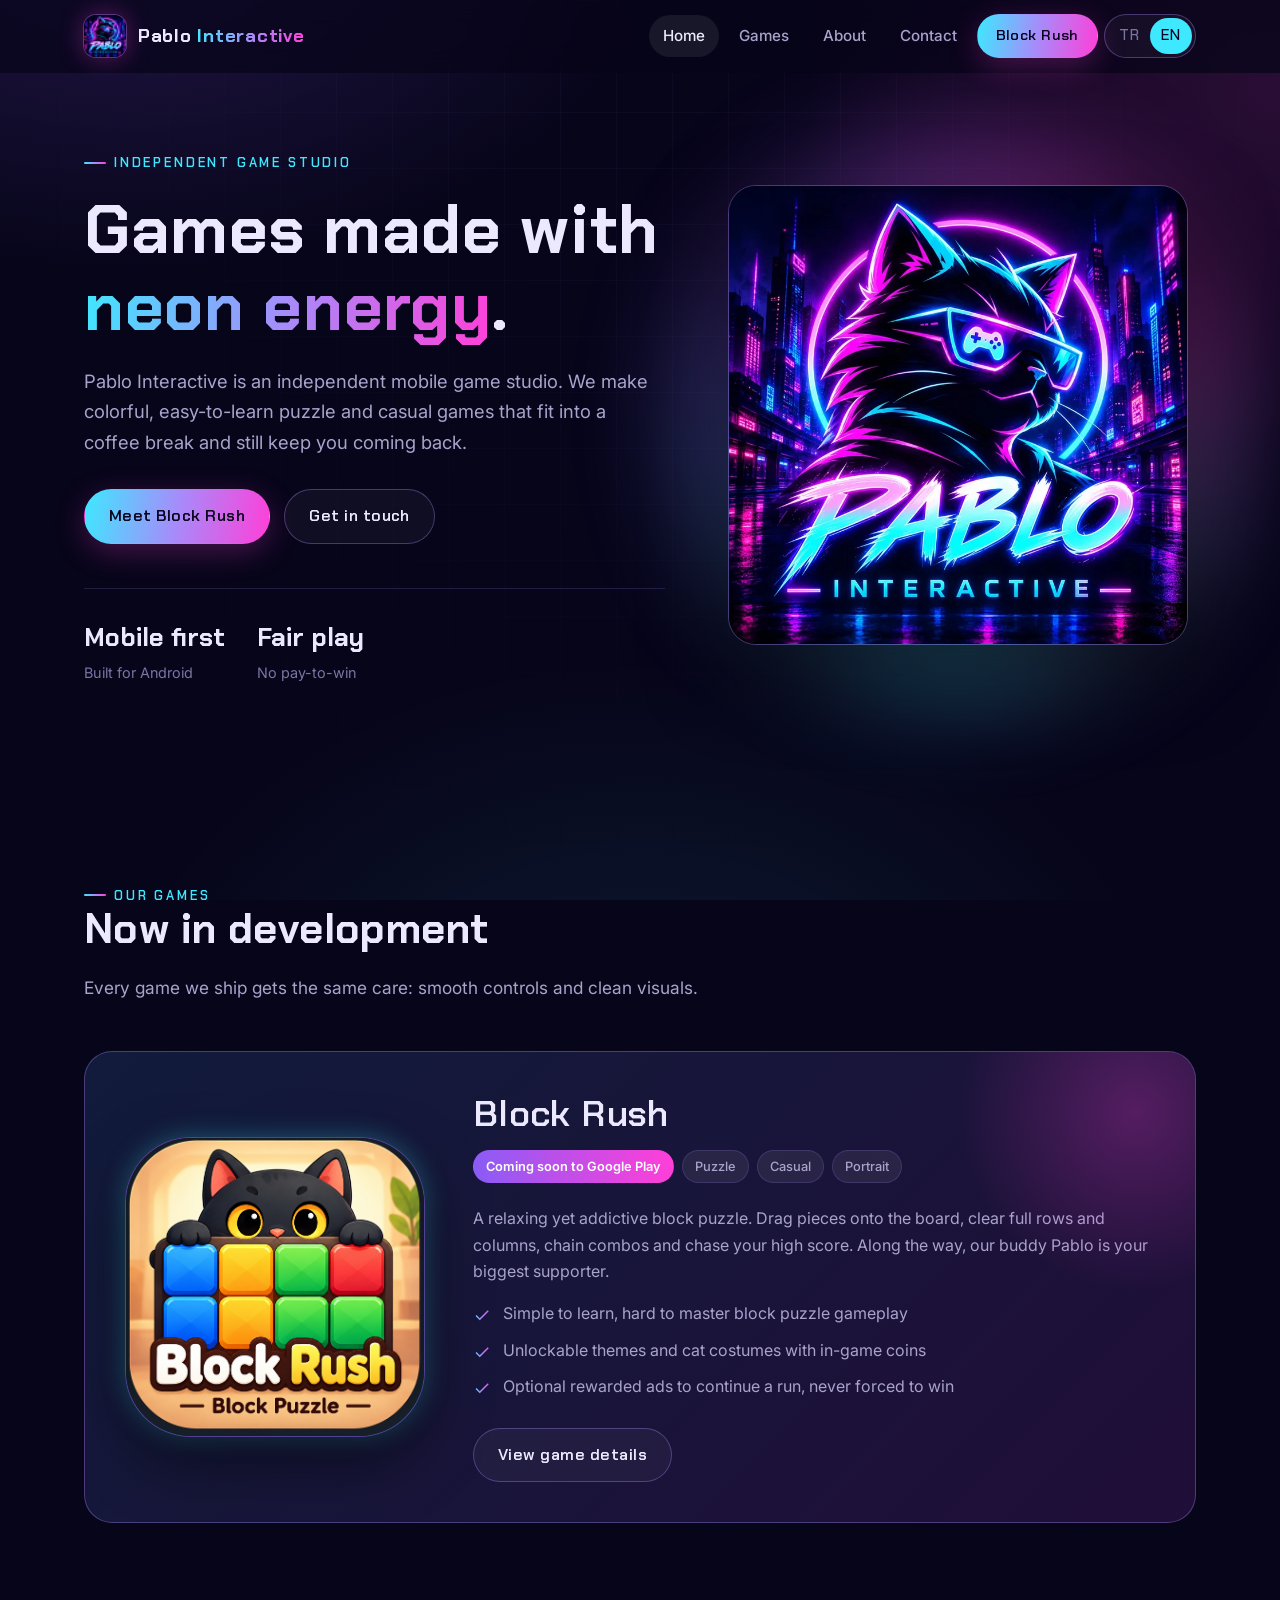
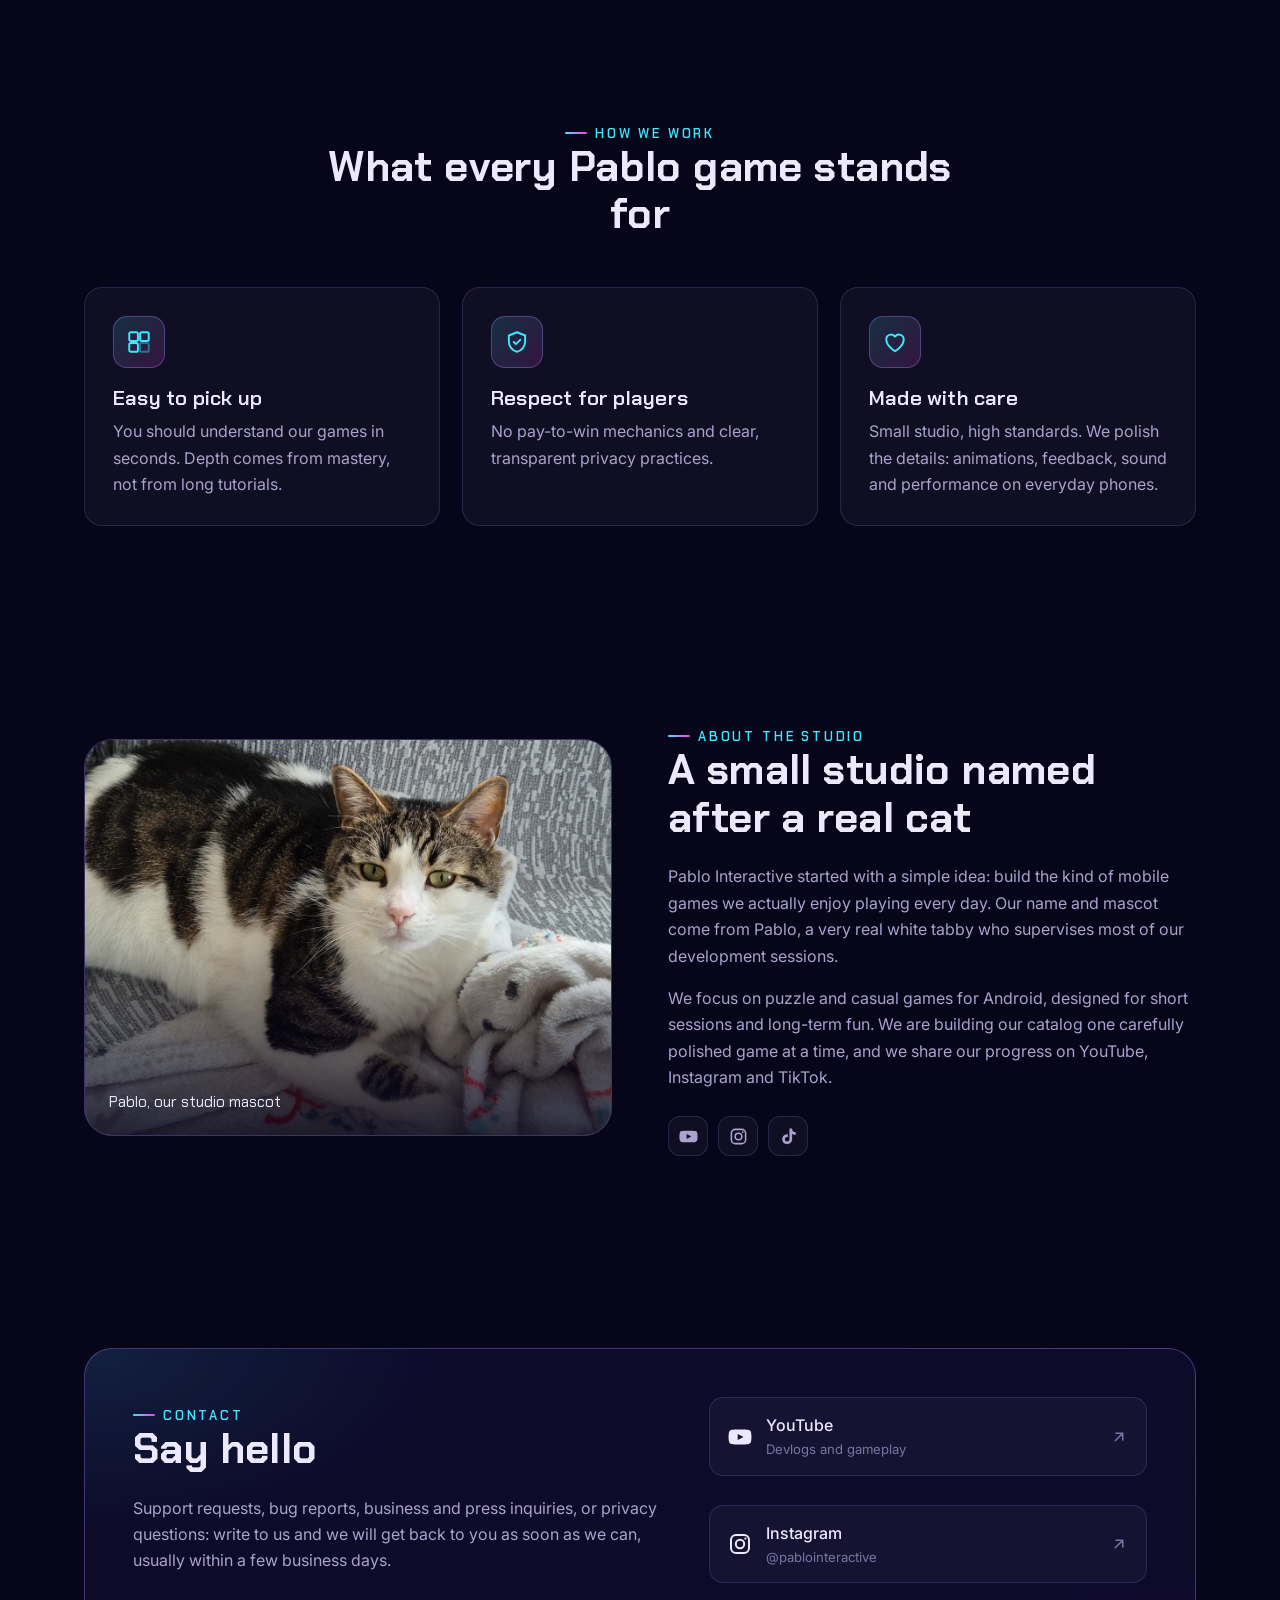
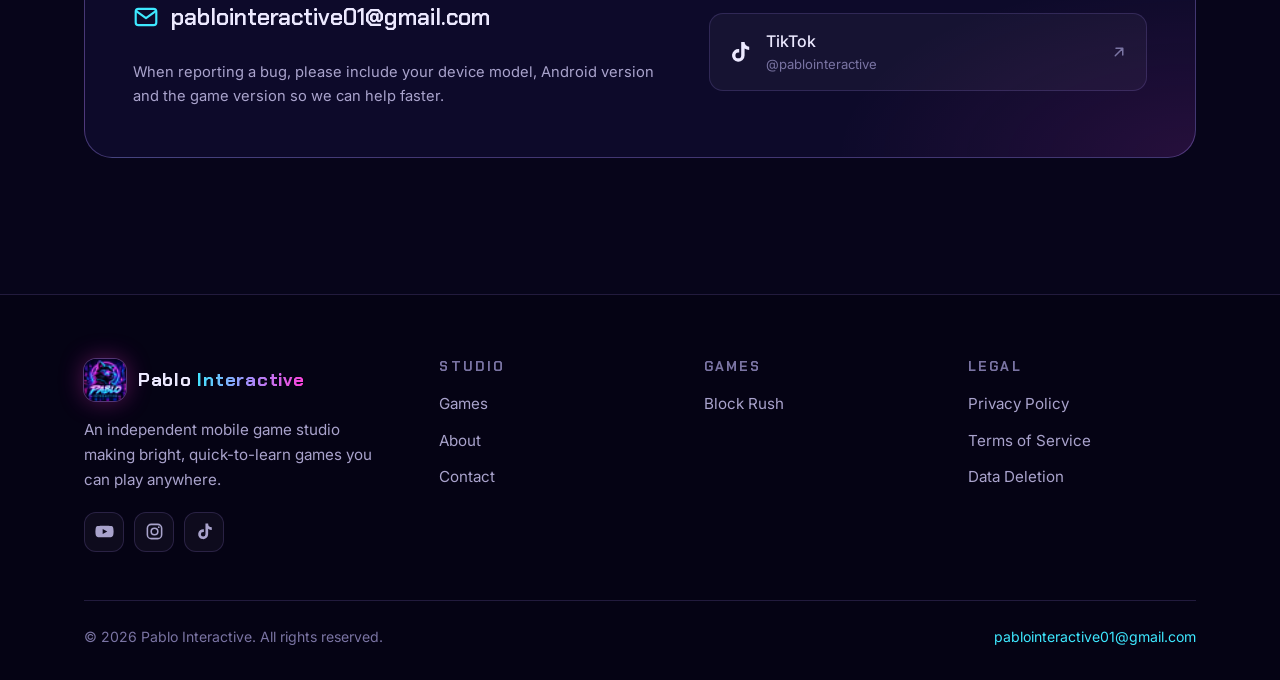
==== commit 9b7cda8e: "Add files via upload" ====
--- a/en/index.html
+++ b/en/index.html
@@ -49,7 +49,7 @@
   <div class="container hero-grid">
     <div>
       <span class="eyebrow">Independent game studio</span>
-      <h1>Games with <span class="gradient-text">neon energy</span> and a lot of heart.</h1>
+      <h1>Games made with <span class="gradient-text">neon energy</span>.</h1>
       <p class="lead">Pablo Interactive is an independent mobile game studio. We make colorful, easy-to-learn puzzle and casual games that fit into a coffee break and still keep you coming back.</p>
       <div class="hero-actions">
         <a class="btn btn-primary" href="block-rush.html">Meet Block Rush</a>
@@ -58,7 +58,6 @@
       <div class="hero-stats">
         <div><strong>Mobile first</strong><span>Built for Android</span></div>
         <div><strong>Fair play</strong><span>No pay-to-win</span></div>
-        <div><strong>Multi-language</strong><span>Including Turkish</span></div>
       </div>
     </div>
     <div class="hero-art">
@@ -75,7 +74,7 @@
     <div class="section-head reveal">
       <span class="eyebrow">Our games</span>
       <h2>Now in development</h2>
-      <p>Every game we ship gets the same care: smooth controls, clean visuals and a respectful approach to ads and purchases.</p>
+      <p>Every game we ship gets the same care: smooth controls and clean visuals.</p>
     </div>
     <article class="game-feature reveal">
       <div class="game-icon">
@@ -90,7 +89,7 @@
           <span class="tag">Casual</span>
           <span class="tag">Portrait</span>
         </div>
-        <p class="muted">A relaxing yet addictive block puzzle. Drag pieces onto the board, clear full rows and columns, chain combos and chase your high score, with Pablo the cat cheering you on in a growing wardrobe of costumes.</p>
+        <p class="muted">A relaxing yet addictive block puzzle. Drag pieces onto the board, clear full rows and columns, chain combos and chase your high score. Along the way, our buddy Pablo is your biggest supporter.</p>
         <ul class="check-list">
           <li>Simple to learn, hard to master block puzzle gameplay</li>
           <li>Unlockable themes and cat costumes with in-game coins</li>
@@ -117,7 +116,7 @@
       <div class="card reveal">
         <div class="icon-badge"><svg viewBox="0 0 24 24" fill="none" stroke="currentColor" stroke-width="1.8" stroke-linecap="round" stroke-linejoin="round" aria-hidden="true"><path d="M12 3 4.5 6v5.5c0 4.6 3.2 8.4 7.5 9.5 4.3-1.1 7.5-4.9 7.5-9.5V6L12 3Z"/><path d="m9 12 2 2 4-4"/></svg></div>
         <h3>Respect for players</h3>
-        <p>No pay-to-win mechanics, clear privacy practices and ads that you choose to watch for a reward.</p>
+        <p>No pay-to-win mechanics and clear, transparent privacy practices.</p>
       </div>
       <div class="card reveal">
         <div class="icon-badge"><svg viewBox="0 0 24 24" fill="none" stroke="currentColor" stroke-width="1.8" stroke-linejoin="round" aria-hidden="true"><path d="M12 20.5s-8-4.6-8-10.6A4.4 4.4 0 0 1 12 7a4.4 4.4 0 0 1 8 2.9c0 6-8 10.6-8 10.6Z"/></svg></div>
@@ -132,8 +131,8 @@
   <div class="container about-grid">
     <figure class="about-visual reveal" style="margin:0">
       <picture>
-        <source srcset="../img/logo.webp" type="image/webp">
-        <img src="../img/logo.jpg" alt="" width="800" height="800" loading="lazy">
+        <source srcset="../img/pablo.webp" type="image/webp">
+        <img src="../img/pablo.jpg" alt="Pablo, our white tabby cat" width="1200" height="900" loading="lazy">
       </picture>
       <figcaption>Pablo, our studio mascot</figcaption>
     </figure>
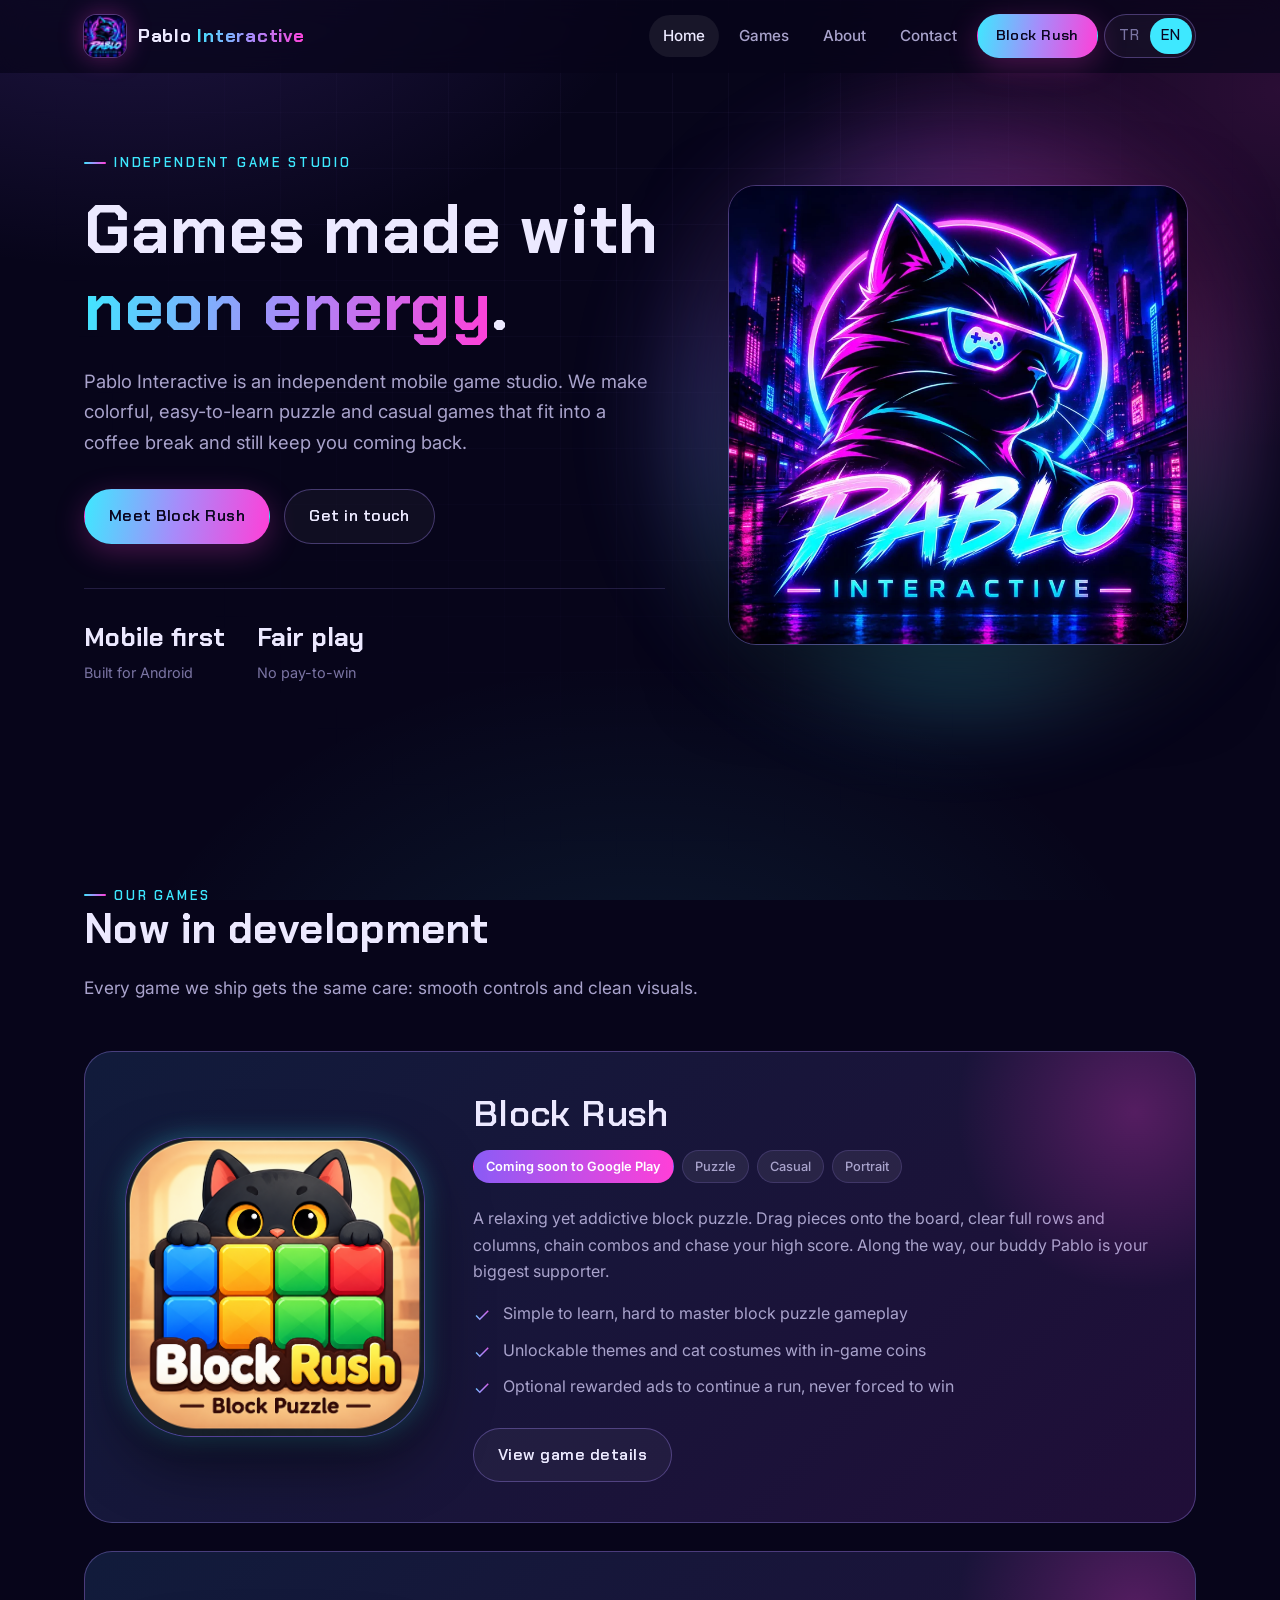
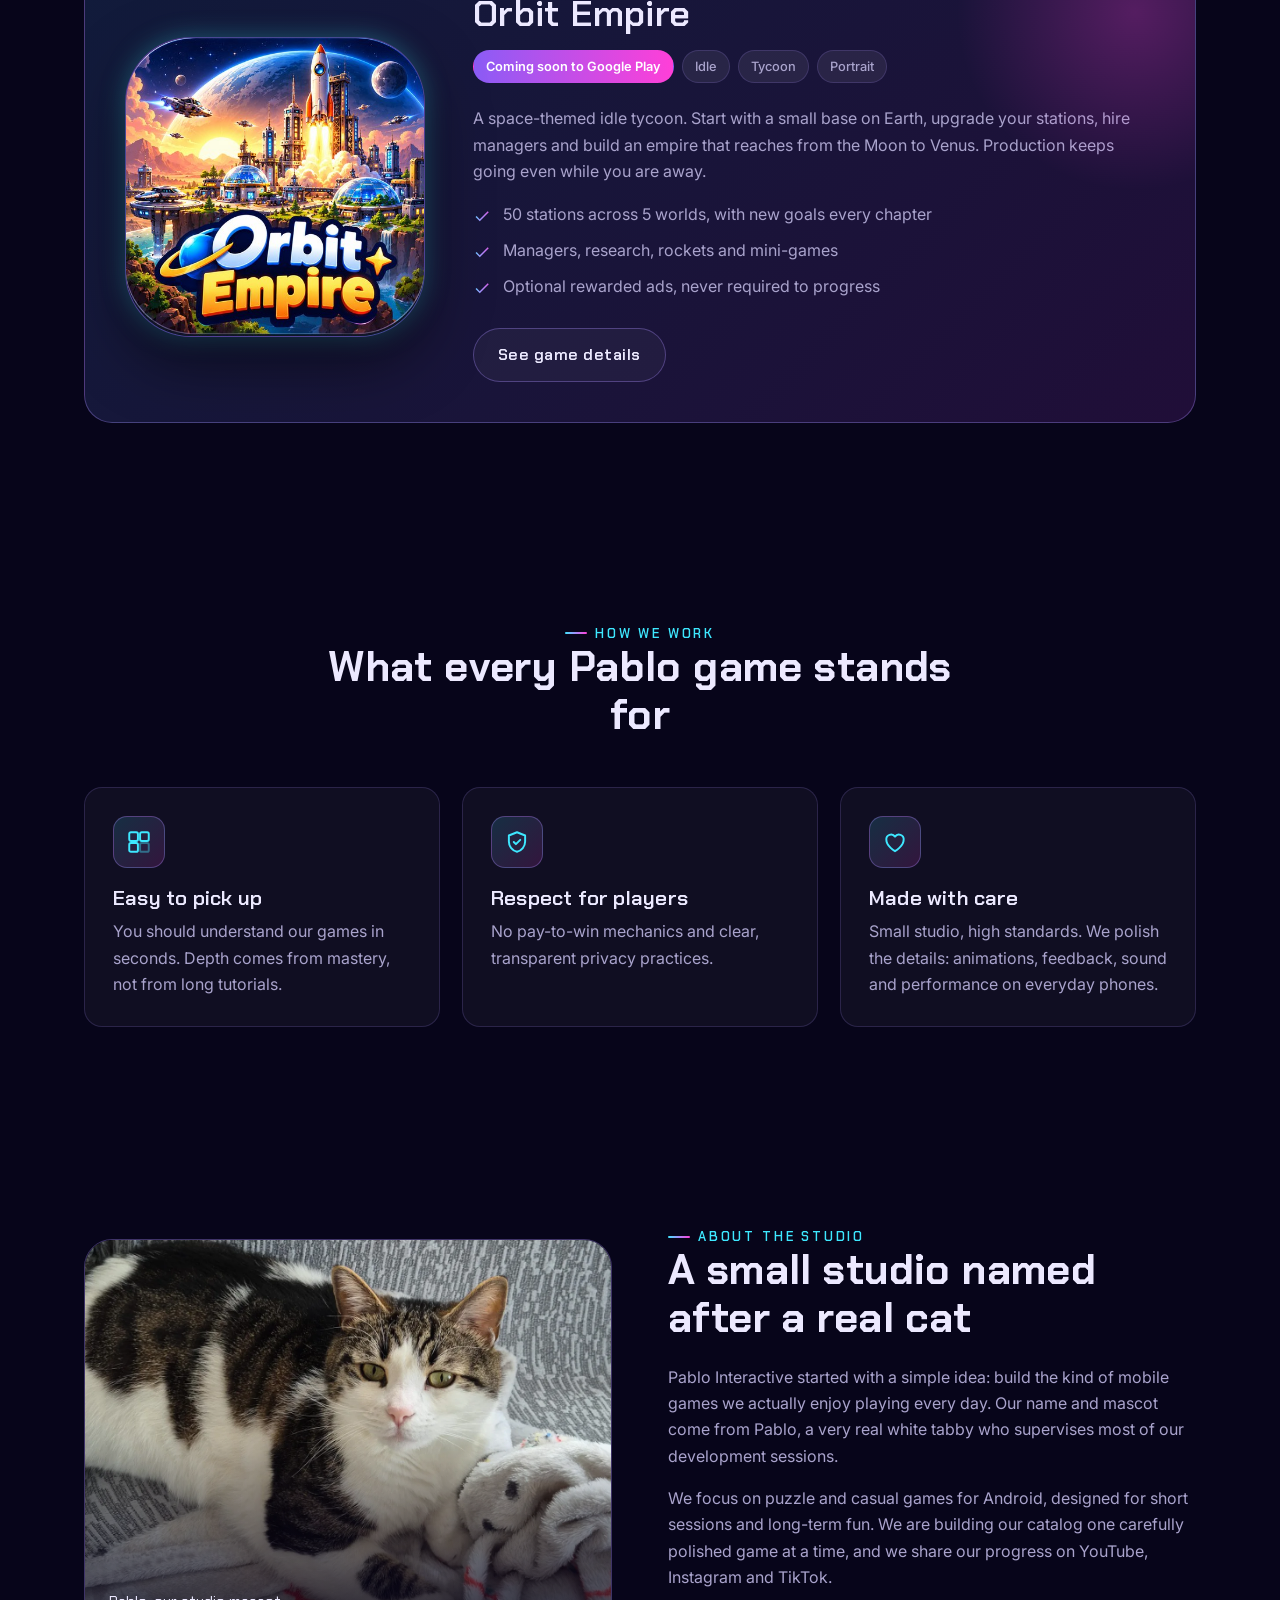
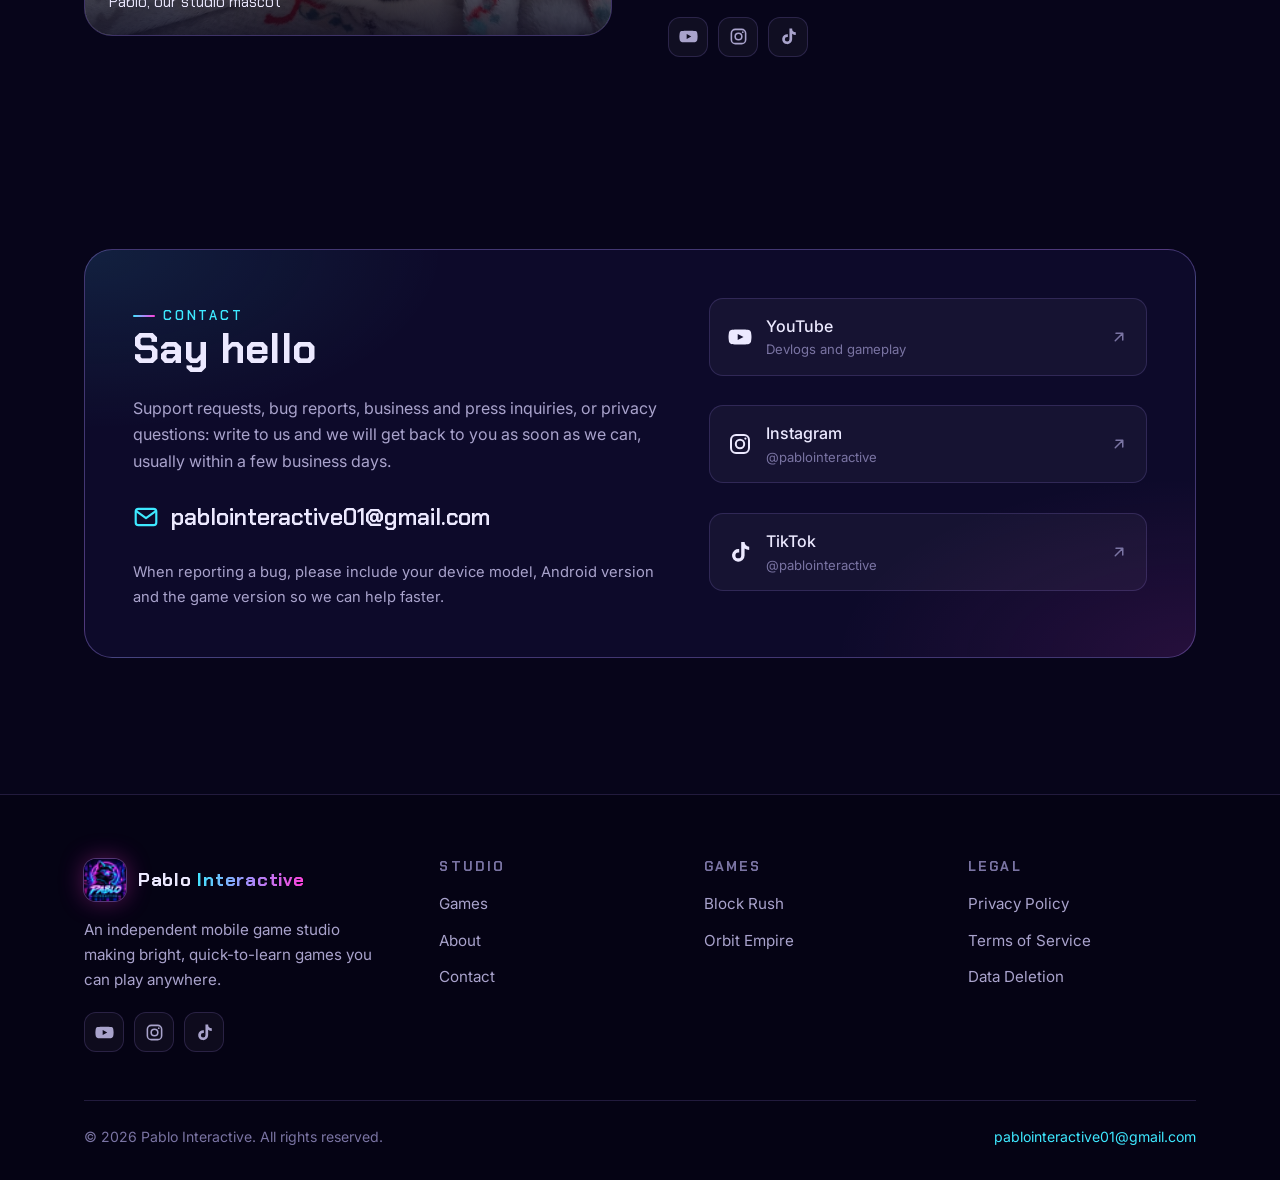
==== commit 9d2c0424: "Add files via upload" ====
--- a/en/index.html
+++ b/en/index.html
@@ -98,6 +98,28 @@
         <a class="btn btn-ghost" href="block-rush.html">View game details</a>
       </div>
     </article>
+    <article class="game-feature reveal" style="margin-top:28px">
+      <div class="game-icon">
+  <div class="fallback" aria-hidden="true"><i></i><i></i><i></i><i></i><i></i><i></i><i></i><i></i><i></i></div>
+  <img src="../img/orbit-empire-icon.jpg" alt="Orbit Empire app icon" width="512" height="512" loading="lazy">
+</div>
+      <div>
+        <h3 style="font-size:clamp(1.7rem,3.4vw,2.3rem);margin:0">Orbit Empire</h3>
+        <div class="tag-row">
+          <span class="tag soon">Coming soon to Google Play</span>
+          <span class="tag">Idle</span>
+          <span class="tag">Tycoon</span>
+          <span class="tag">Portrait</span>
+        </div>
+        <p class="muted">A space-themed idle tycoon. Start with a small base on Earth, upgrade your stations, hire managers and build an empire that reaches from the Moon to Venus. Production keeps going even while you are away.</p>
+        <ul class="check-list">
+          <li>50 stations across 5 worlds, with new goals every chapter</li>
+          <li>Managers, research, rockets and mini-games</li>
+          <li>Optional rewarded ads, never required to progress</li>
+        </ul>
+        <a class="btn btn-ghost" href="orbit-empire.html">See game details</a>
+      </div>
+    </article>
   </div>
 </section>
 
@@ -196,6 +218,7 @@
         <h4>Games</h4>
         <ul>
           <li><a href="block-rush.html">Block Rush</a></li>
+          <li><a href="orbit-empire.html">Orbit Empire</a></li>
         </ul>
       </div>
       <div>
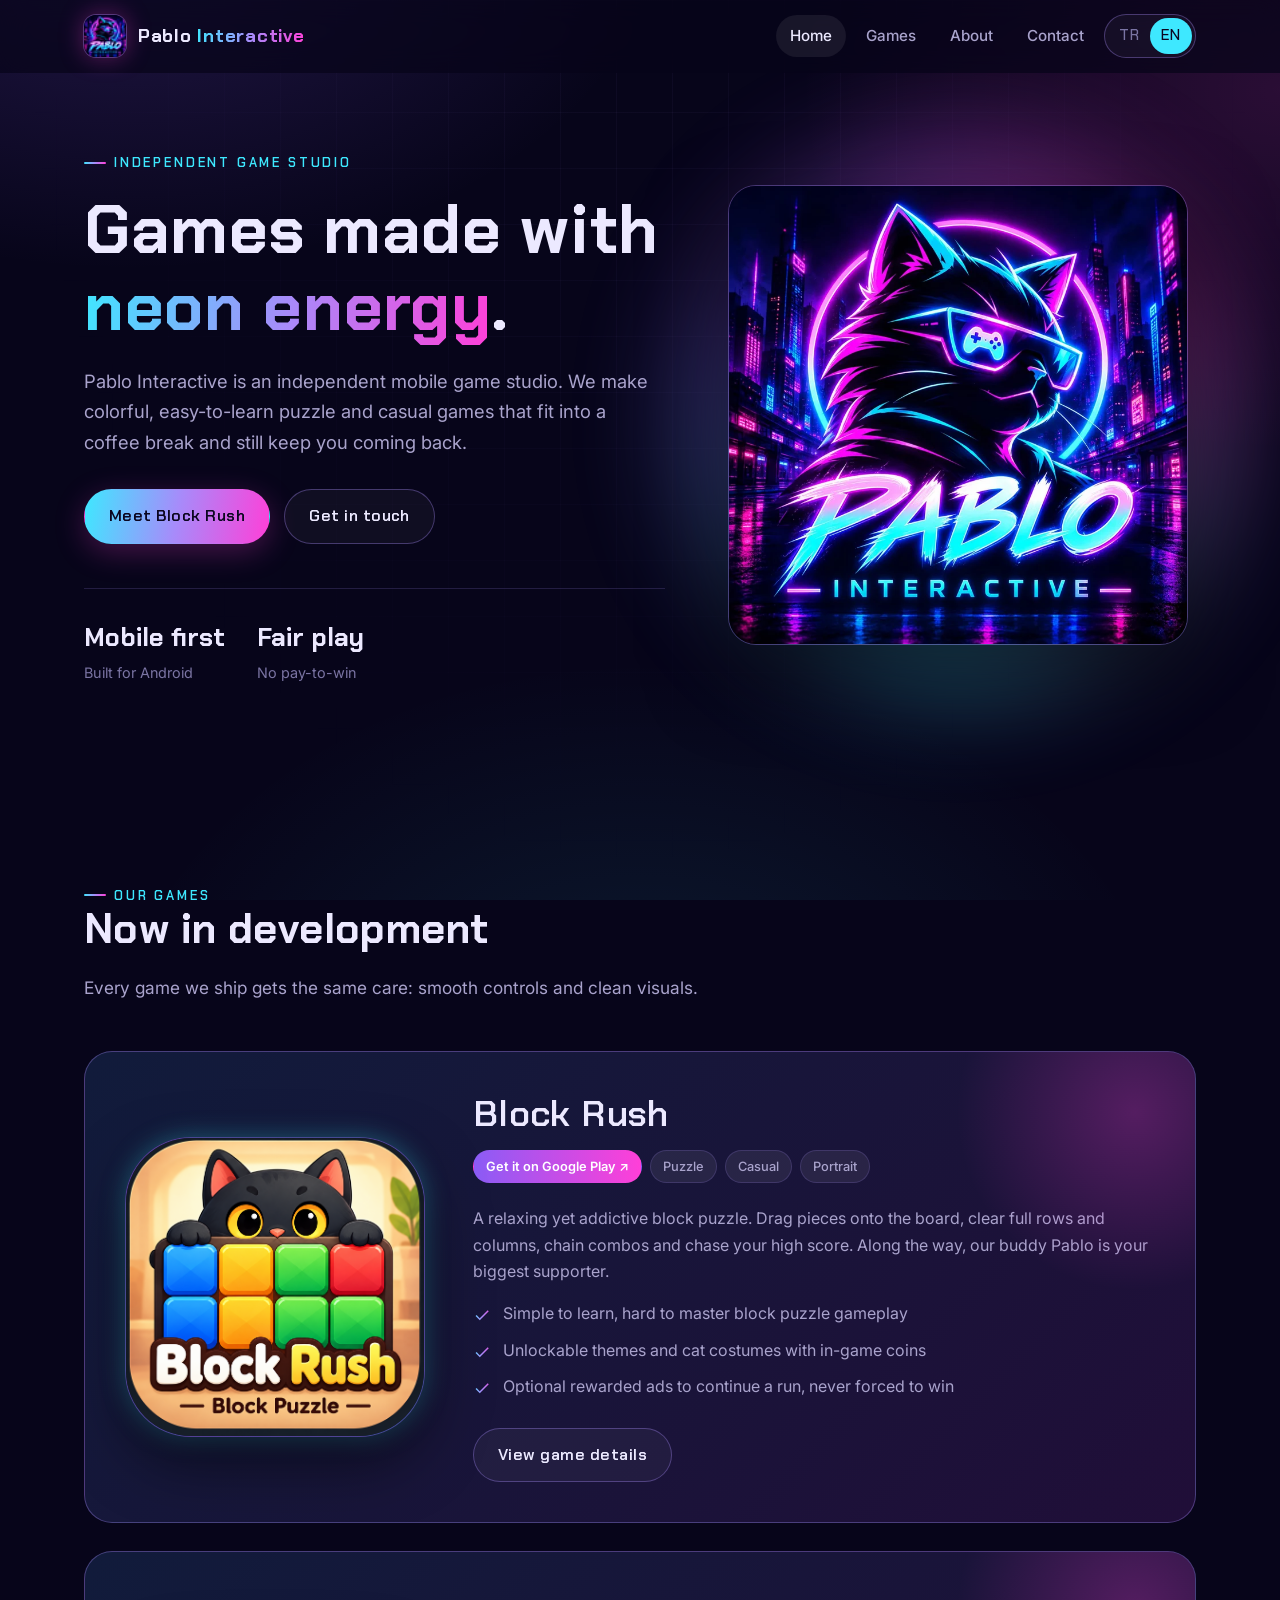
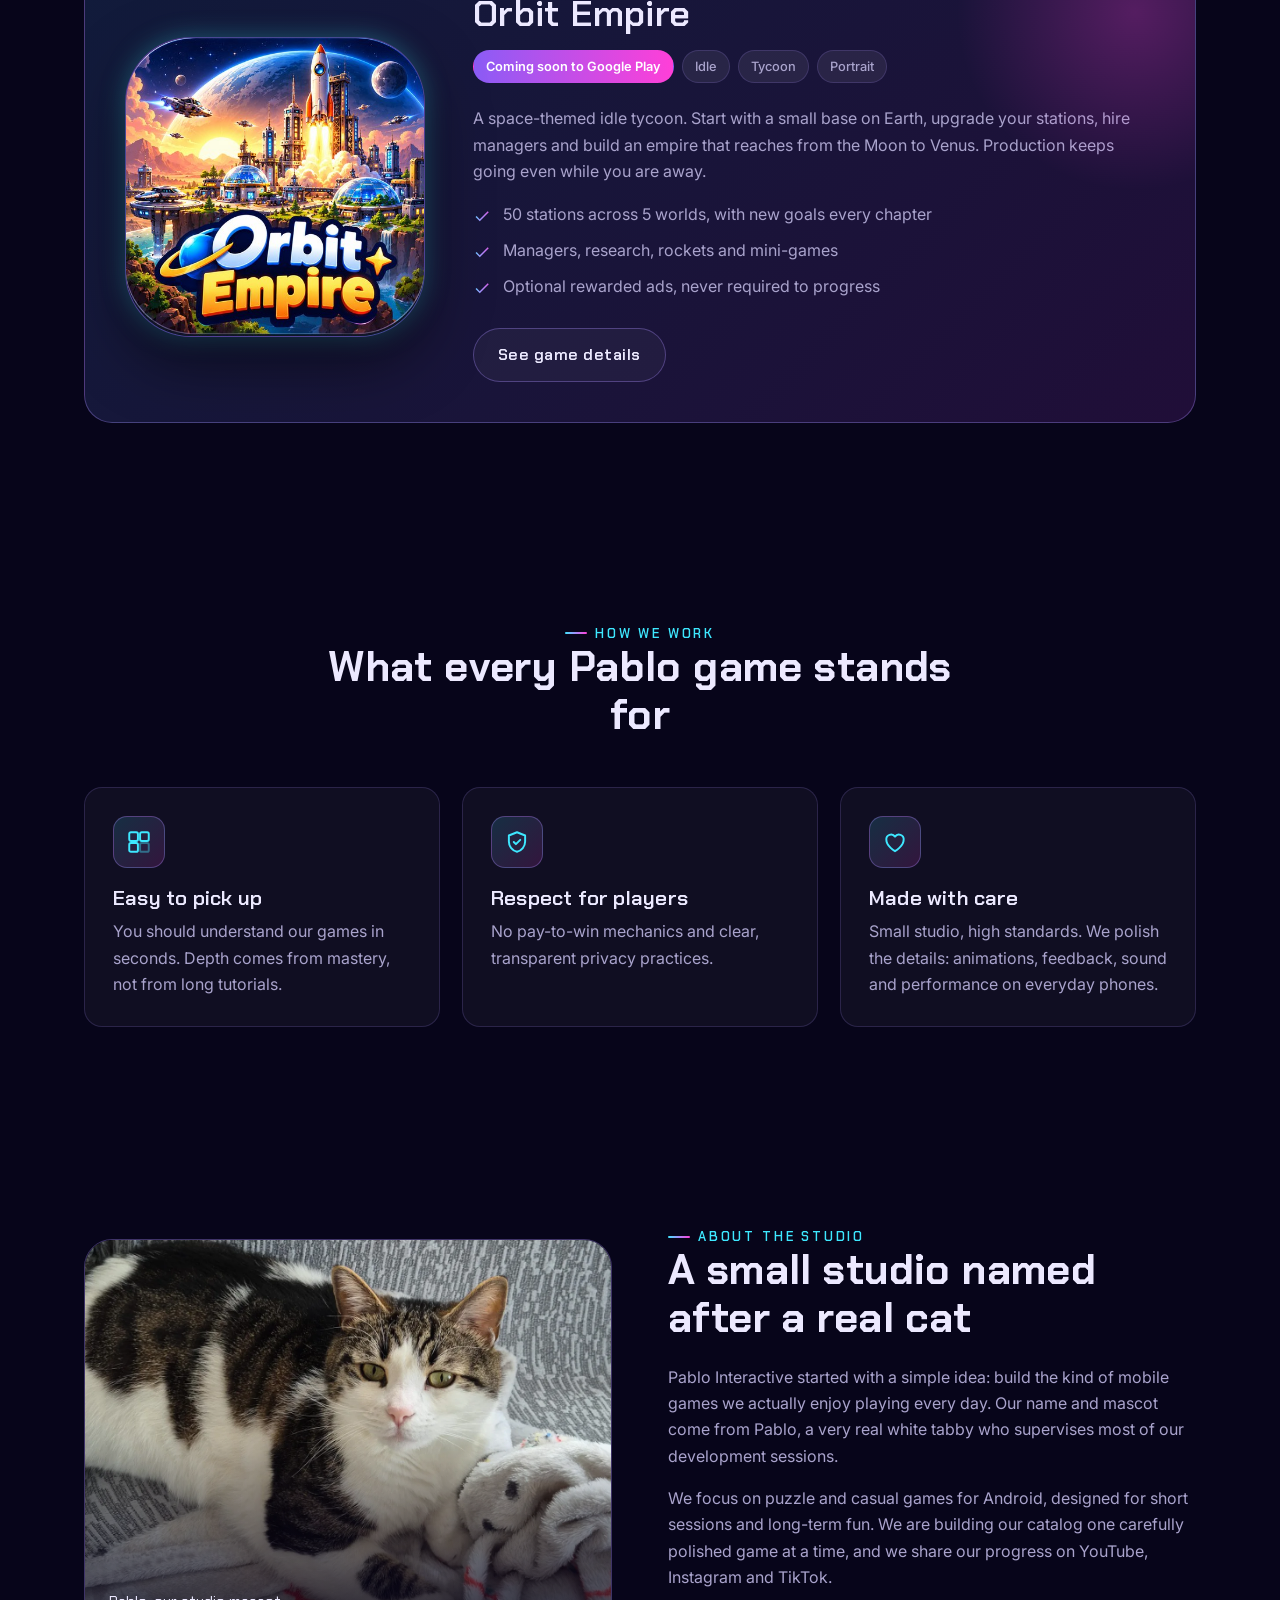
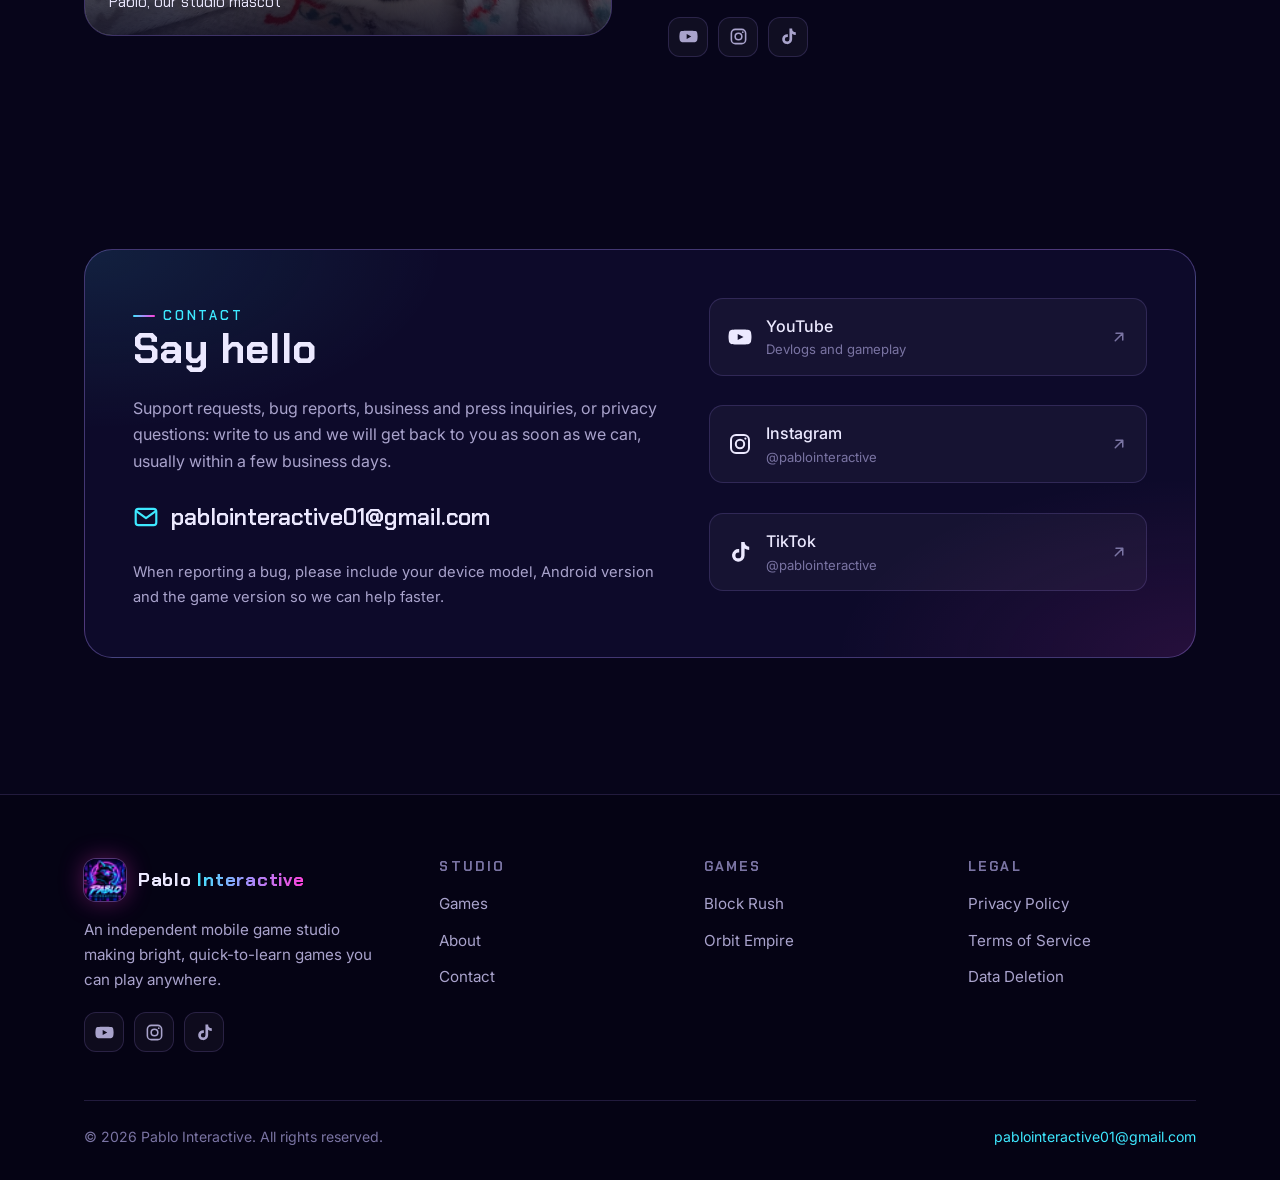
==== commit edca5924: "Add files via upload" ====
--- a/en/index.html
+++ b/en/index.html
@@ -40,7 +40,7 @@
     </a>
     <button class="nav-toggle" type="button" aria-expanded="false" aria-controls="nav-links" aria-label="Open menu"><svg viewBox="0 0 24 24" fill="none" stroke="currentColor" stroke-width="2" stroke-linecap="round" aria-hidden="true"><path d="M4 7h16M4 12h16M4 17h16"/></svg></button>
     <ul class="nav-links" id="nav-links">
-      <li><a href="index.html" aria-current="page">Home</a></li><li><a href="index.html#games">Games</a></li><li><a href="index.html#about">About</a></li><li><a href="index.html#contact">Contact</a></li><li><a class="btn btn-primary" href="block-rush.html">Block Rush</a></li><li><div class="lang-switch" role="group" aria-label="Language"><a href="../index.html" hreflang="tr" lang="tr">TR</a><a href="index.html" hreflang="en" lang="en" aria-current="true">EN</a></div></li>
+      <li><a href="index.html" aria-current="page">Home</a></li><li><a href="index.html#games">Games</a></li><li><a href="index.html#about">About</a></li><li><a href="index.html#contact">Contact</a></li><li><div class="lang-switch" role="group" aria-label="Language"><a href="../index.html" hreflang="tr" lang="tr">TR</a><a href="index.html" hreflang="en" lang="en" aria-current="true">EN</a></div></li>
     </ul>
   </nav>
 </header>
@@ -84,7 +84,7 @@
       <div>
         <h3 style="font-size:clamp(1.7rem,3.4vw,2.3rem);margin:0">Block Rush</h3>
         <div class="tag-row">
-          <span class="tag soon">Coming soon to Google Play</span>
+          <a class="tag soon" href="https://play.google.com/store/apps/details?id=com.pablogames.blockrushpuzzle" target="_blank" rel="noopener">Get it on Google Play ↗</a>
           <span class="tag">Puzzle</span>
           <span class="tag">Casual</span>
           <span class="tag">Portrait</span>
--- a/css/style.css
+++ b/css/style.css
@@ -724,3 +724,6 @@
 @media (max-width: 820px) {
   .nav-links .lang-switch { align-self: flex-start; margin: 6px 0 0 8px; }
 }
+
+a.tag { transition: filter .2s, transform .2s; }
+a.tag:hover { color: #fff; filter: brightness(1.15); transform: translateY(-1px); }
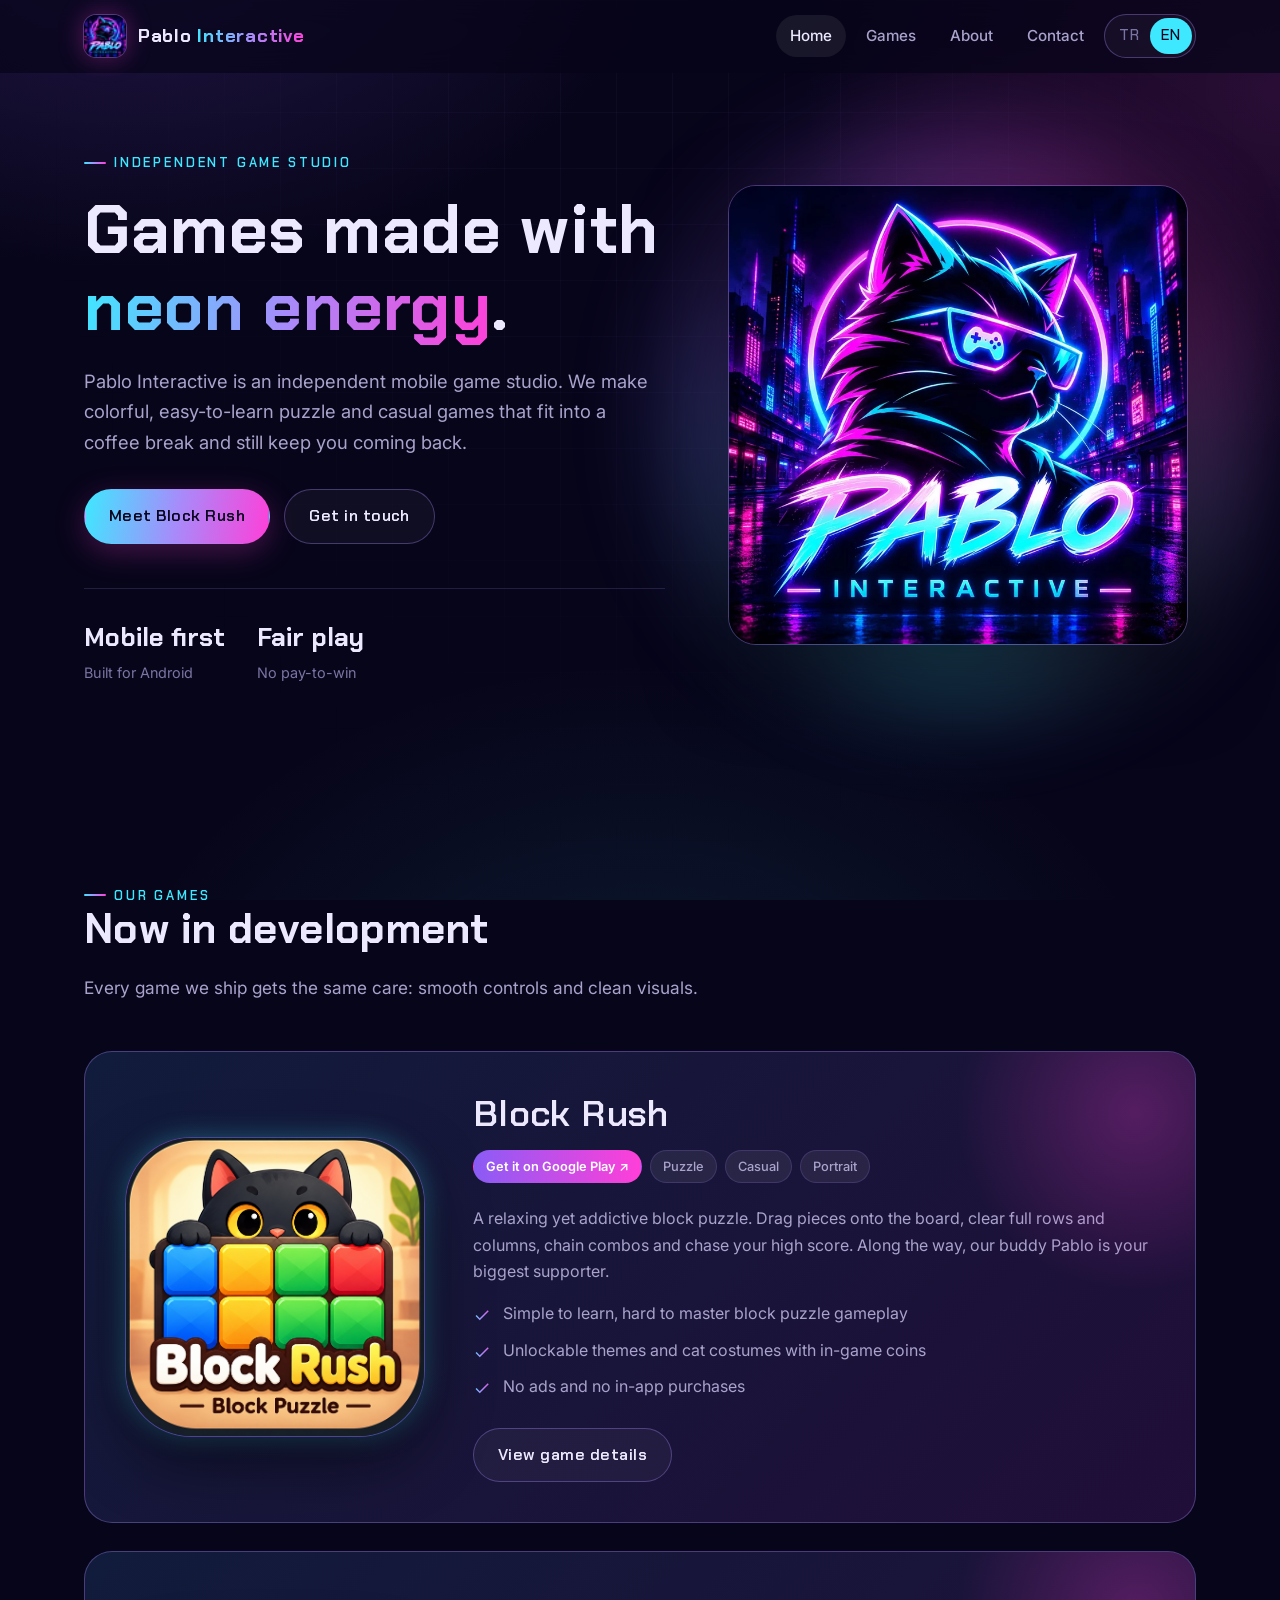
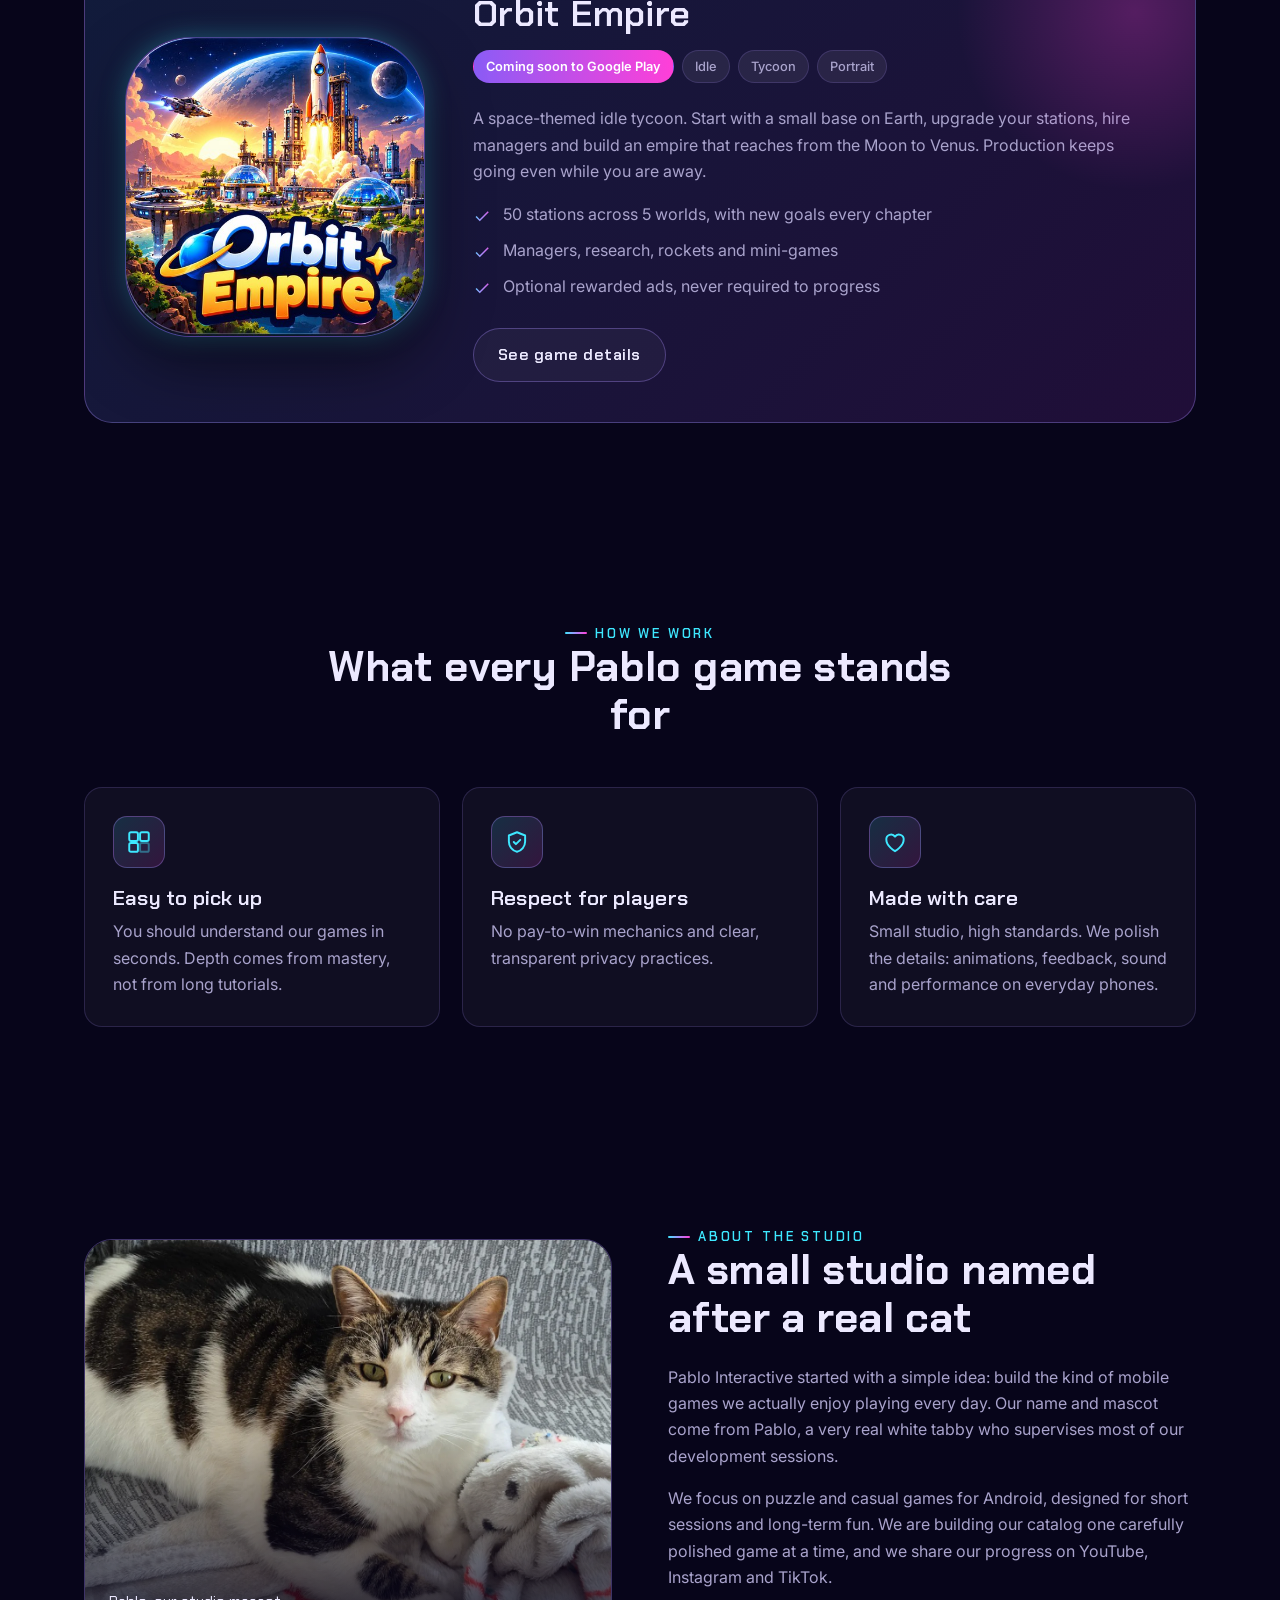
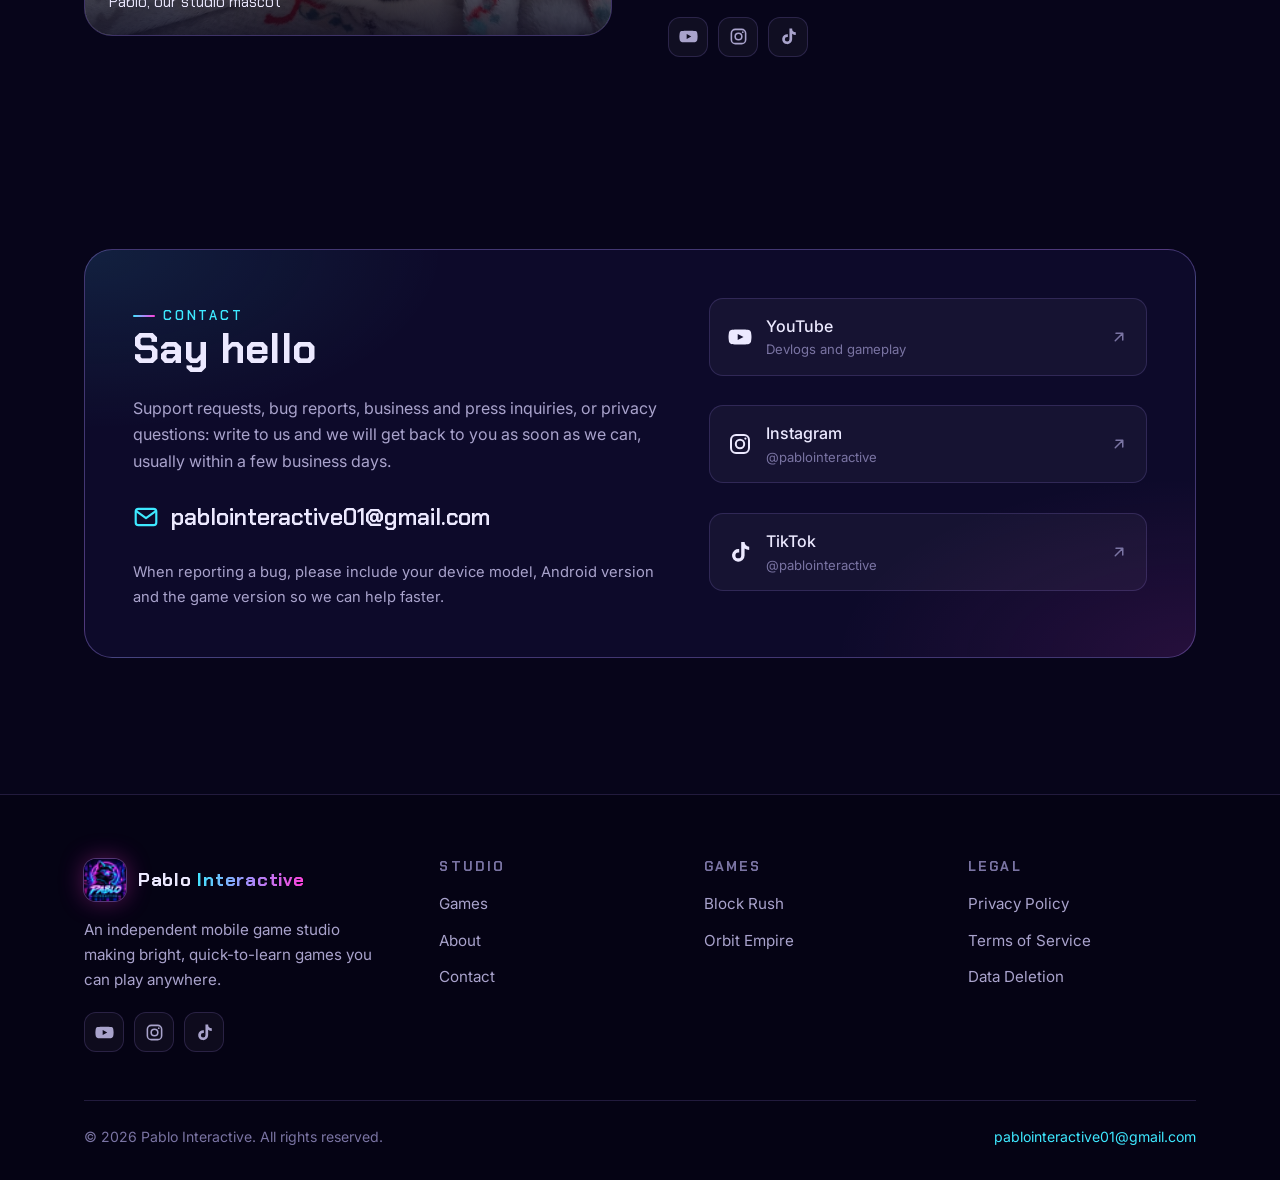
==== commit d68bdcd8: "Add files via upload" ====
--- a/en/index.html
+++ b/en/index.html
@@ -93,7 +93,7 @@
         <ul class="check-list">
           <li>Simple to learn, hard to master block puzzle gameplay</li>
           <li>Unlockable themes and cat costumes with in-game coins</li>
-          <li>Optional rewarded ads to continue a run, never forced to win</li>
+          <li>No ads and no in-app purchases</li>
         </ul>
         <a class="btn btn-ghost" href="block-rush.html">View game details</a>
       </div>
